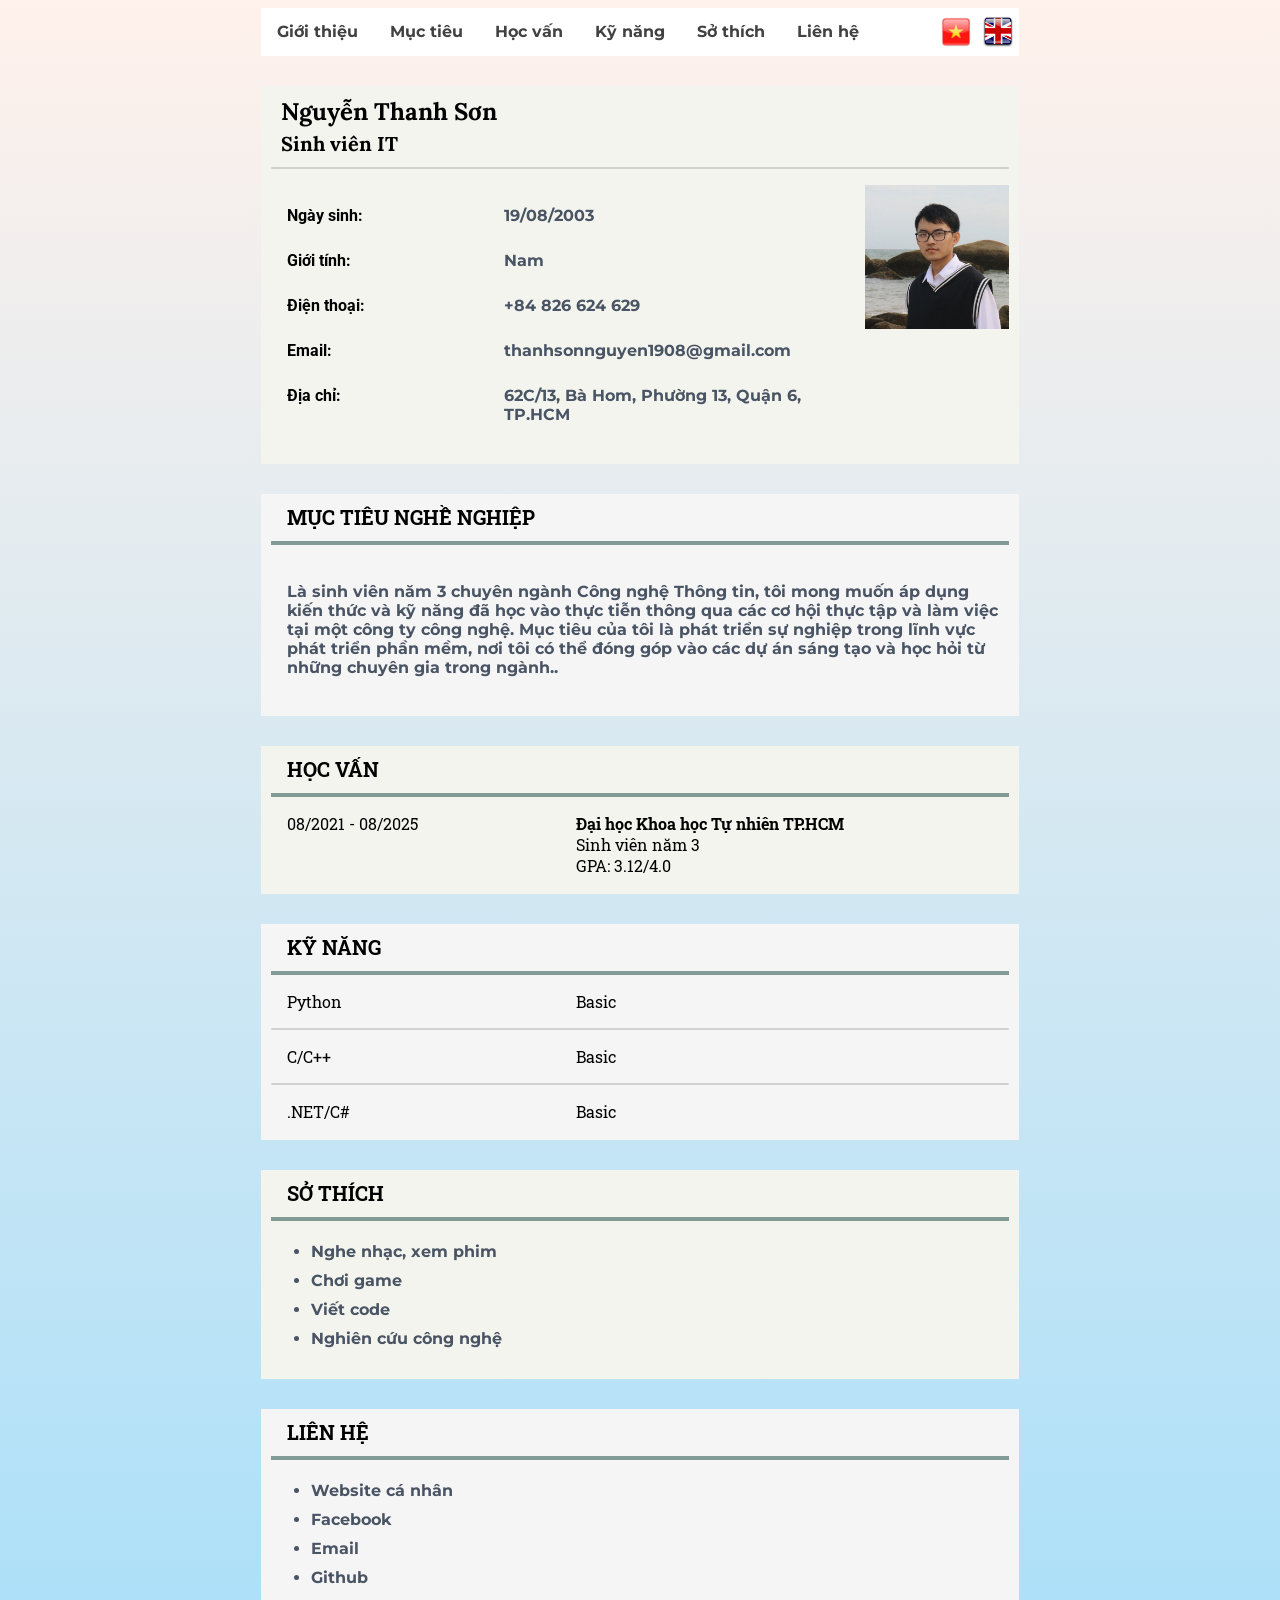
==== index.html @ fe62ea60 "Update HTML" ====
<!DOCTYPE html>
<html lang="vi">
  <head>
    <meta charset="UTF-8" />
    <meta name="viewport" content="width=device-width, initial-scale=1.0" />

    <meta property="og:title" content="Son's Biography">
    <meta property="og:url" content="https://n2ts-dolphin.github.io/dolphin-bio.github.io/">
    <meta property="og:image" content="https://n2ts-dolphin.github.io/dolphin-bio.github.io/image/avatar.jpg" />
    <meta property="og:type" content="website" />

    <link rel="stylesheet" href="./css/style.css" />
    <title data_key="page_title">Giới thiệu bản thân</title>
  </head>
  <body>
    <div class="container">
      <div id="topnav">
        <a data_key="information" href="#information">Giới thiệu</a>
        <a data_key="aims" href="#aims">Mục tiêu</a>
        <a data_key="studies" href="#studies">Học vấn</a>
        <a data_key="skills" href="#skills">Kỹ năng</a>
        <a data_key="hobbies" href="#hobbies">Sở thích</a>
        <a data_key="contact" href="#contact">Liên hệ</a>

        <div id="topnav-right">
          <img class="flag" src="./image/vietnam.jpg" alt="Vietnamese" onclick="changeLanguage('vi')">
          <img class="flag" src="./image/english.png" alt="English" onclick="changeLanguage('en')">
        </div>
      </div>

      <section class="container-items" id="information">
        <h1 data_key="name" class="heading">Nguyễn Thanh Sơn</h1>
        <h3 data_key="title" class="subheading">Sinh viên IT</h3>
        <hr class="line"/>
        <div class="row">
          <div class="col-1">
            <p data_key="dob_label" class="title" >Ngày sinh:</p>
            <p data_key="gender_label" class="title" >Giới tính:</p>
            <p data_key="phone_label" class="title" >Điện thoại:</p>
            <p data_key="email_label" class="title" >Email:</p>
            <p data_key="address_label" class="title" >Địa chỉ:</p>
          </div>

          <div class="col-2">
            <p data_key="dob" class="subtitle" >19/08/2003</p>
            <p data_key="gender" class="subtitle" >Nam</p>
            <p data_key="phone" class="subtitle" >+84 826 624 629</p>
            <p data_key="email" class="subtitle" >thanhsonnguyen1908@gmail.com</p>
            <p data_key="address" class="subtitle" >62C/13, Bà Hom, Phường 13, Quận 6, TP.HCM</p>
          </div>

          <div class="col-3"></div>
        </div>
      </section>

      <section class="container-items" id="aims">
        <h3 data_key="aims_title" >MỤC TIÊU NGHỀ NGHIỆP</h3>
        <hr />
        <div class="row">
          <p data_key="aims_description" class="subtitle" >
            Là sinh viên năm 3 chuyên ngành Công nghệ Thông tin, tôi mong muốn áp dụng kiến thức và kỹ năng đã học vào thực tiễn thông qua các cơ hội thực tập và làm việc tại một công ty công nghệ. Mục tiêu của tôi là phát triển sự nghiệp trong lĩnh vực phát triển phần mềm, nơi tôi có thể đóng góp vào các dự án sáng tạo và học hỏi từ những chuyên gia trong ngành..
          </p>
        </div>
      </section>

      <section class="container-items" id="studies">
        <h3 data_key="studies_title" >HỌC VẤN</h3>
        <hr />
        <div class="row">
          <div class="col-40" data_key="studies_duration" >08/2021 - 08/2025</div>
          <div class="col-50">
            <b data_key="studies_institute" >Đại học Khoa học Tự nhiên TP.HCM</b>
            <br data_key="studies_status"  />Sinh viên năm 3 <br data_key="studies_gpa"  />GPA: 3.12/4.0
          </div>
        </div>
      </section>

      <section class="container-items" id="skills">
        <h3 data_key="skills_title" >KỸ NĂNG</h3>
        <hr />
        <div class="row">
          <div data_key="skill_python" class="col-40">Python</div>
          <div data_key="skill_python_level" class="col-50">Basic</div>
        </div>
        <hr class="line" />
        <div class="row">
          <div data_key="skill_c" class="col-40">C/C++</div>
          <div data_key="skill_c_level" class="col-50">Basic</div>
        </div>
        <hr class="line" />
        <div class="row">
          <div data_key="skill_dotnet" class="col-40">.NET/C#</div>
          <div data_key="skill_dotnet_level" class="col-50">Basic</div>
        </div>
      </section>

      <section class="container-items" id="hobbies">
        <h3 data_key="hobbies_title" >SỞ THÍCH</h3>
        <hr />
        <ul>
          <li data_key="hobby_music" class="subtitle">Nghe nhạc, xem phim</li>
          <li data_key="hobby_games" class="subtitle">Chơi game</li>
          <li data_key="hobby_coding" class="subtitle">Viết code</li>
          <li data_key="hobby_research" class="subtitle">Nghiên cứu công nghệ</li>
        </ul>
      </section>

      <section class="container-items" id="contact">
        <h3 data_key="contact_title" >LIÊN HỆ</h3>
        <hr />
        <ul>
          <li class="subtitle">
            <a data_key="contact_website" href="">Website cá nhân</a>
          </li>
          <li class="subtitle">
            <a data_key="contact_facebook" href="https://www.facebook.com/n2ts.a2k3.ndc/" target="_blank">Facebook</a>
          </li>
          <li class="subtitle">
            <a data_key="contact_email" href="mailto:thanhsonnguyen1908@gmail.com" target="_blank">Email</a>
          </li>
          <li class="subtitle">
            <a data_key="contact_github" href="https://github.com/N2TS-Dolphin" target="_blank">Github</a>
          </li>
        </ul>
      </section>
    </div>
  </body>
  <script src="./JS/translate.js"></script>
</html>
---- css/style.css ----
@import url(https://fonts.googleapis.com/css2?family=Poppins:ital,wght@0,300;1,200;1,300&display=swap);
@import url(https://fonts.googleapis.com/css2?family=Alkalami&family=Lora&family=Montserrat:wght@300&family=Roboto+Slab&family=Roboto:wght@300&display=swap);

html {
  scroll-behavior: smooth;
  background: linear-gradient(#fff1eb, #ace0f9);
}

a {
  text-decoration: none;
}

h3 {
  font-size: 20px;
  padding-left: 16px;
  padding-bottom: 3px;
  margin: 0;
  font-family: "Roboto Slab", serif;
}

section {
  margin-top: 30px;
  padding: 10px;
}

.container {
  width: 60%;
  margin: 0 auto;
  border-radius: 10px;
}

.container-items {
  background-color: #f3f4ed;
}

#topnav {
  font-family: Montserrat, sans-serif;
  margin: 0;
  padding: 0;
  background-color: #fff;
  overflow: hidden;
}

#topnav-right{
  float: right;
  display: flex;
  margin: 8px 0;
}

#topnav a {
  float: left;
  color: #414141;
  text-align: center;
  padding: 14px 16px;
  font-size: 16px;
  font-weight: bolder;
}

#topnav a:hover {
  background-color: #ddd;
  color: #000;
}

.flag{
  width: 32px;
  height: 32px;
  margin: 0 5px;
  cursor: pointer;
}

.heading,
.subheading {
  font-weight: bold;
  padding-left: 10px;
  font-family: Lora, serif;
}

.heading {
  font-size: 24px;
  margin: 0;
  padding: 0 10 0 0;
}
.subheading {
  font-size: 20px;
  padding-top: 0;
  margin-top: 4px;
}

.row {
  max-height: 370px;
  display: flex;
  margin-left: 16px;
  padding-top: 8px;
  padding-bottom: 8px;
}

.col-40,
.col-50 {
  width: 40%;
  padding-bottom: 0;
  margin-bottom: 0;
  font-family: "Roboto Slab", serif;
}

.col-40 {
  font-size: 16;
}

.title {
  font-family: "Times New Roman", Times, serif;
  font-weight: 700;
}

.col-1 {
  width: 30%;
  padding-bottom: 20px;
}
.col-2 {
  width: 50%;
}

.col-3 {
  width: 20%;
  background-image: url(../image/avatar.jpg);
  background-repeat: no-repeat;
  background-size: contain;
}

.line {
  border: 1px solid rgba(0, 0, 0, 0.15);
  border-radius: 2px;
}

.subtitle,
.subtitle a {
  font-weight: 700;
  font-family: Montserrat, sans-serif;
  color: #495464;
  padding-top: 5px;
  padding-bottom: 5px;
}

.subtitle,
.title {
  padding-top: 5px;
  padding-bottom: 5px;
}

.title {
  font-family: Roboto, Helvetica, sans-serif;
  font-weight: 700;
}

#hobbies,
#information,
#studies {
  background-color: #f3f4ed;
}
#contact,
#aims,
#skills {
  background-color: #f6f5f5;
}

hr{
  border: 2px solid #839b97;
}
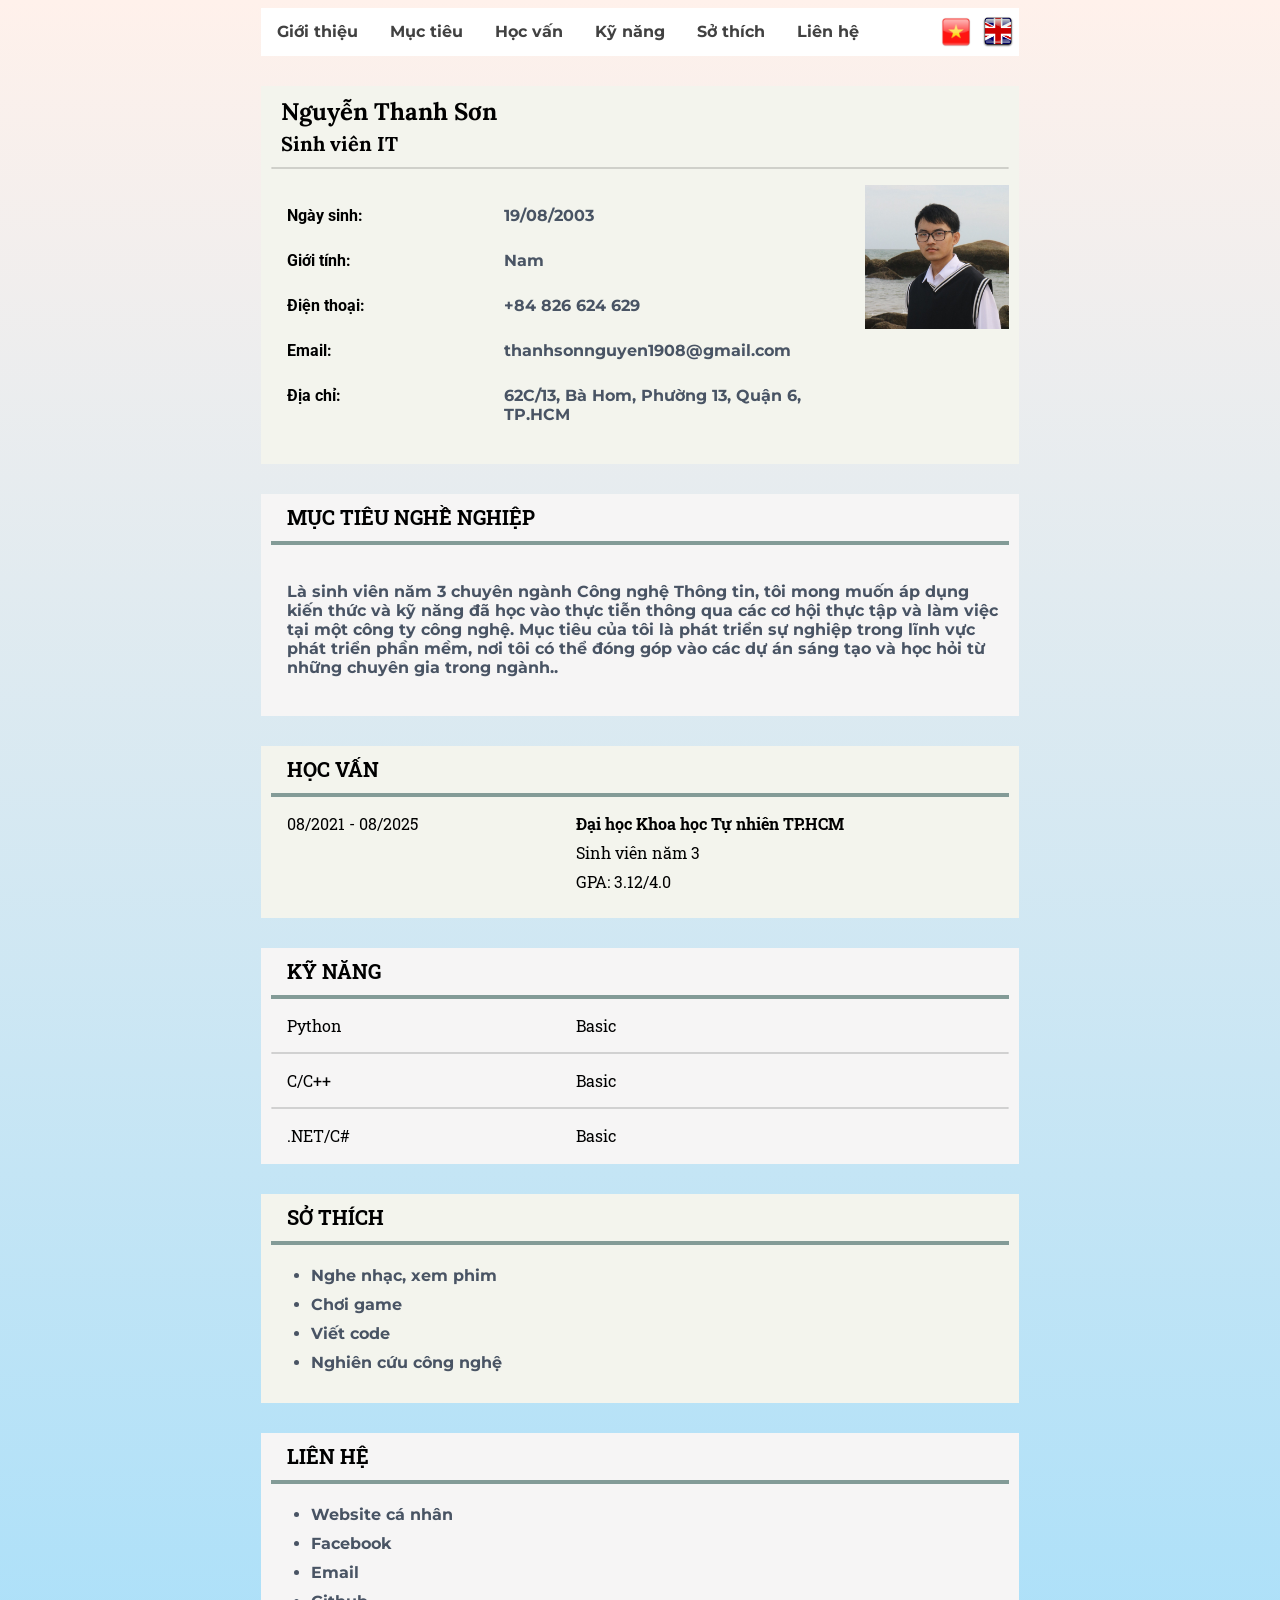
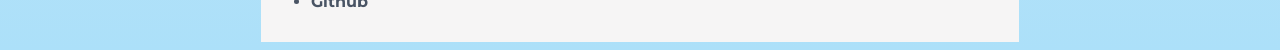
==== commit be4702c8: "Update HTML" ====
--- a/index.html
+++ b/index.html
@@ -70,7 +70,8 @@
           <div class="col-40" data_key="studies_duration" >08/2021 - 08/2025</div>
           <div class="col-50">
             <b data_key="studies_institute" >Đại học Khoa học Tự nhiên TP.HCM</b>
-            <br data_key="studies_status"  />Sinh viên năm 3 <br data_key="studies_gpa"  />GPA: 3.12/4.0
+            <p data_key="studies_status">Sinh viên năm 3 </p>
+            <p data_key="studies_gpa">GPA: 3.12/4.0 </p>
           </div>
         </div>
       </section>
--- a/css/style.css
+++ b/css/style.css
@@ -102,6 +102,10 @@
   font-family: "Roboto Slab", serif;
 }
 
+.col-50 p{
+  margin: 8px 0px;
+}
+
 .col-40 {
   font-size: 16;
 }
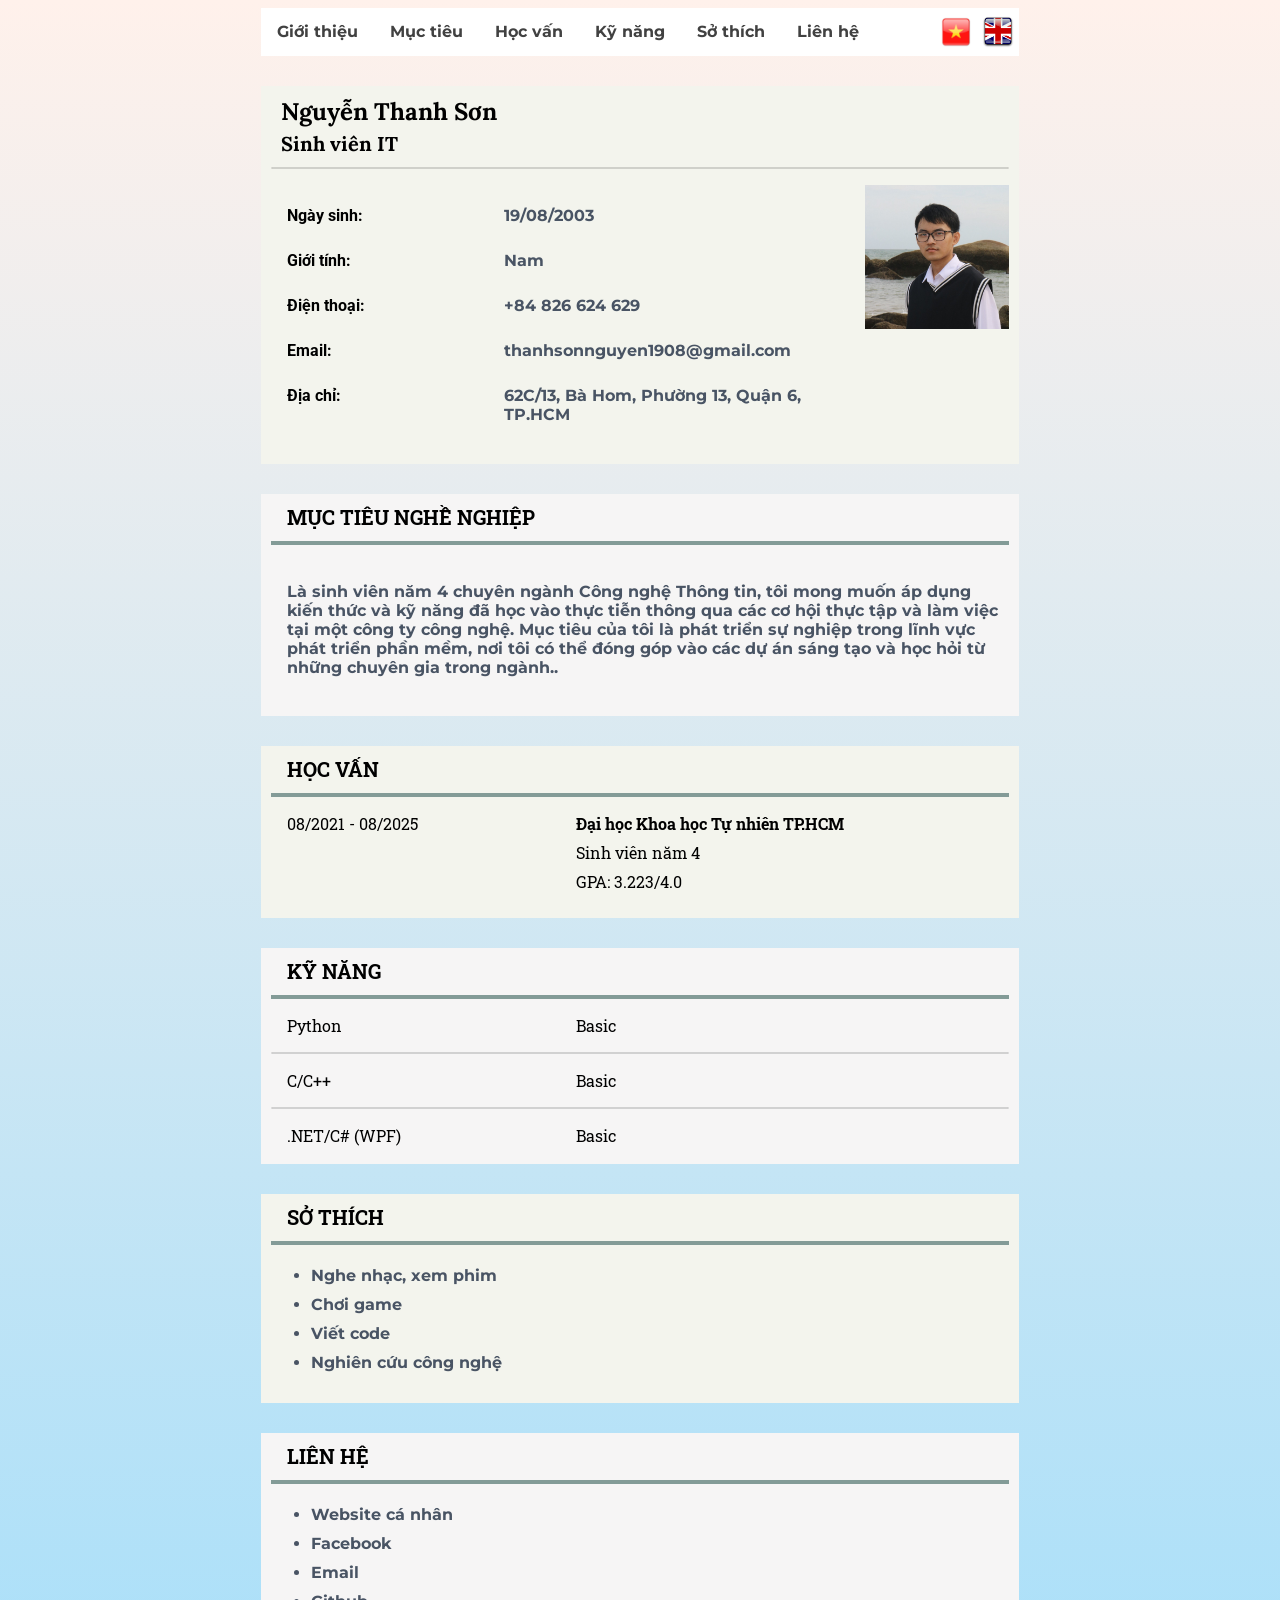
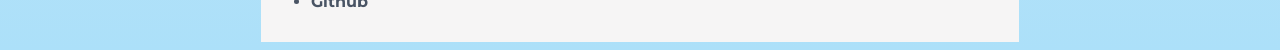
==== commit 22b2b947: "Update index.html" ====
--- a/index.html
+++ b/index.html
@@ -58,7 +58,7 @@
         <hr />
         <div class="row">
           <p data_key="aims_description" class="subtitle" >
-            Là sinh viên năm 3 chuyên ngành Công nghệ Thông tin, tôi mong muốn áp dụng kiến thức và kỹ năng đã học vào thực tiễn thông qua các cơ hội thực tập và làm việc tại một công ty công nghệ. Mục tiêu của tôi là phát triển sự nghiệp trong lĩnh vực phát triển phần mềm, nơi tôi có thể đóng góp vào các dự án sáng tạo và học hỏi từ những chuyên gia trong ngành..
+            Là sinh viên năm 4 chuyên ngành Công nghệ Thông tin, tôi mong muốn áp dụng kiến thức và kỹ năng đã học vào thực tiễn thông qua các cơ hội thực tập và làm việc tại một công ty công nghệ. Mục tiêu của tôi là phát triển sự nghiệp trong lĩnh vực phát triển phần mềm, nơi tôi có thể đóng góp vào các dự án sáng tạo và học hỏi từ những chuyên gia trong ngành..
           </p>
         </div>
       </section>
@@ -70,8 +70,8 @@
           <div class="col-40" data_key="studies_duration" >08/2021 - 08/2025</div>
           <div class="col-50">
             <b data_key="studies_institute" >Đại học Khoa học Tự nhiên TP.HCM</b>
-            <p data_key="studies_status">Sinh viên năm 3 </p>
-            <p data_key="studies_gpa">GPA: 3.12/4.0 </p>
+            <p data_key="studies_status">Sinh viên năm 4 </p>
+            <p data_key="studies_gpa">GPA: 3.223/4.0 </p>
           </div>
         </div>
       </section>
@@ -90,7 +90,7 @@
         </div>
         <hr class="line" />
         <div class="row">
-          <div data_key="skill_dotnet" class="col-40">.NET/C#</div>
+          <div data_key="skill_dotnet" class="col-40">.NET/C# (WPF)</div>
           <div data_key="skill_dotnet_level" class="col-50">Basic</div>
         </div>
       </section>
@@ -114,13 +114,13 @@
             <a data_key="contact_website" href="">Website cá nhân</a>
           </li>
           <li class="subtitle">
-            <a data_key="contact_facebook" href="https://www.facebook.com/n2ts.a2k3.ndc/" target="_blank">Facebook</a>
+            <a data_key="contact_facebook" href="https://www.facebook.com/dolphin190803/" target="_blank">Facebook</a>
           </li>
           <li class="subtitle">
             <a data_key="contact_email" href="mailto:thanhsonnguyen1908@gmail.com" target="_blank">Email</a>
           </li>
           <li class="subtitle">
-            <a data_key="contact_github" href="https://github.com/N2TS-Dolphin" target="_blank">Github</a>
+            <a data_key="contact_github" href="https://github.com/Dolphin1908" target="_blank">Github</a>
           </li>
         </ul>
       </section>
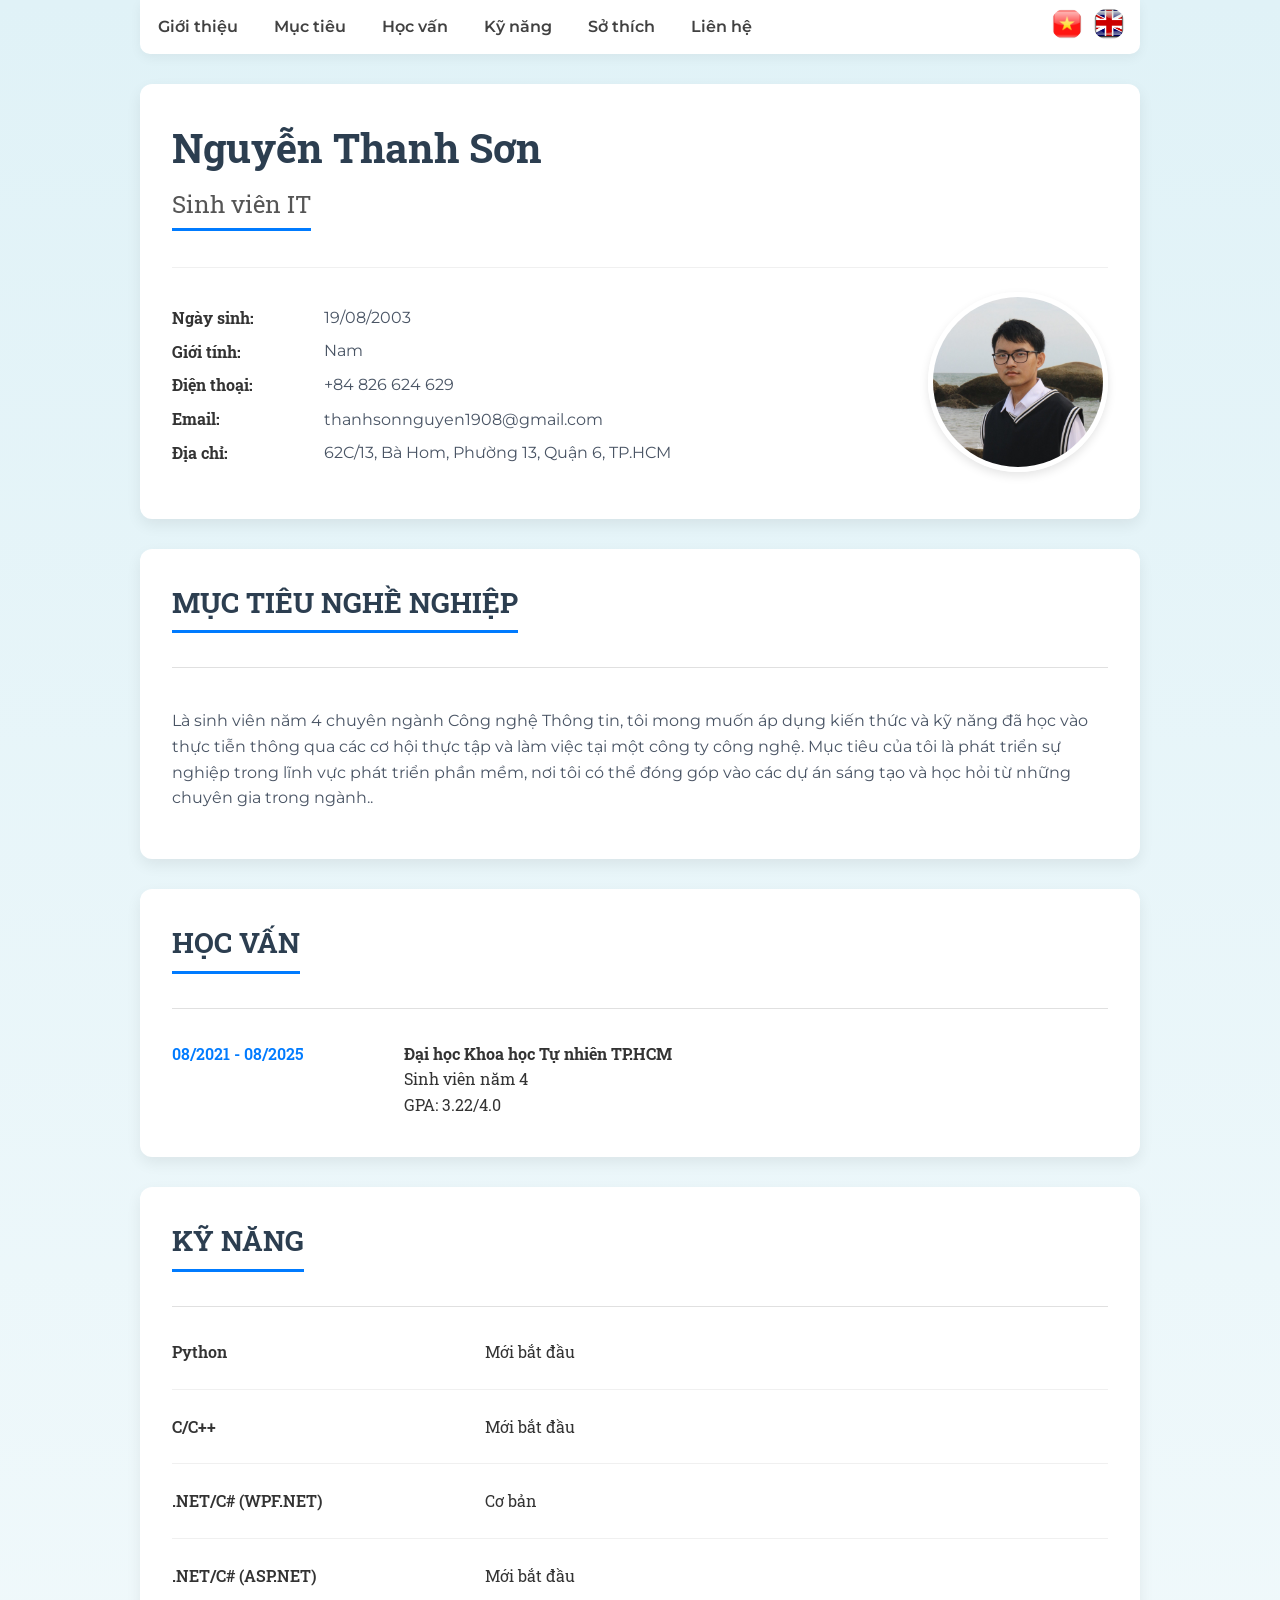
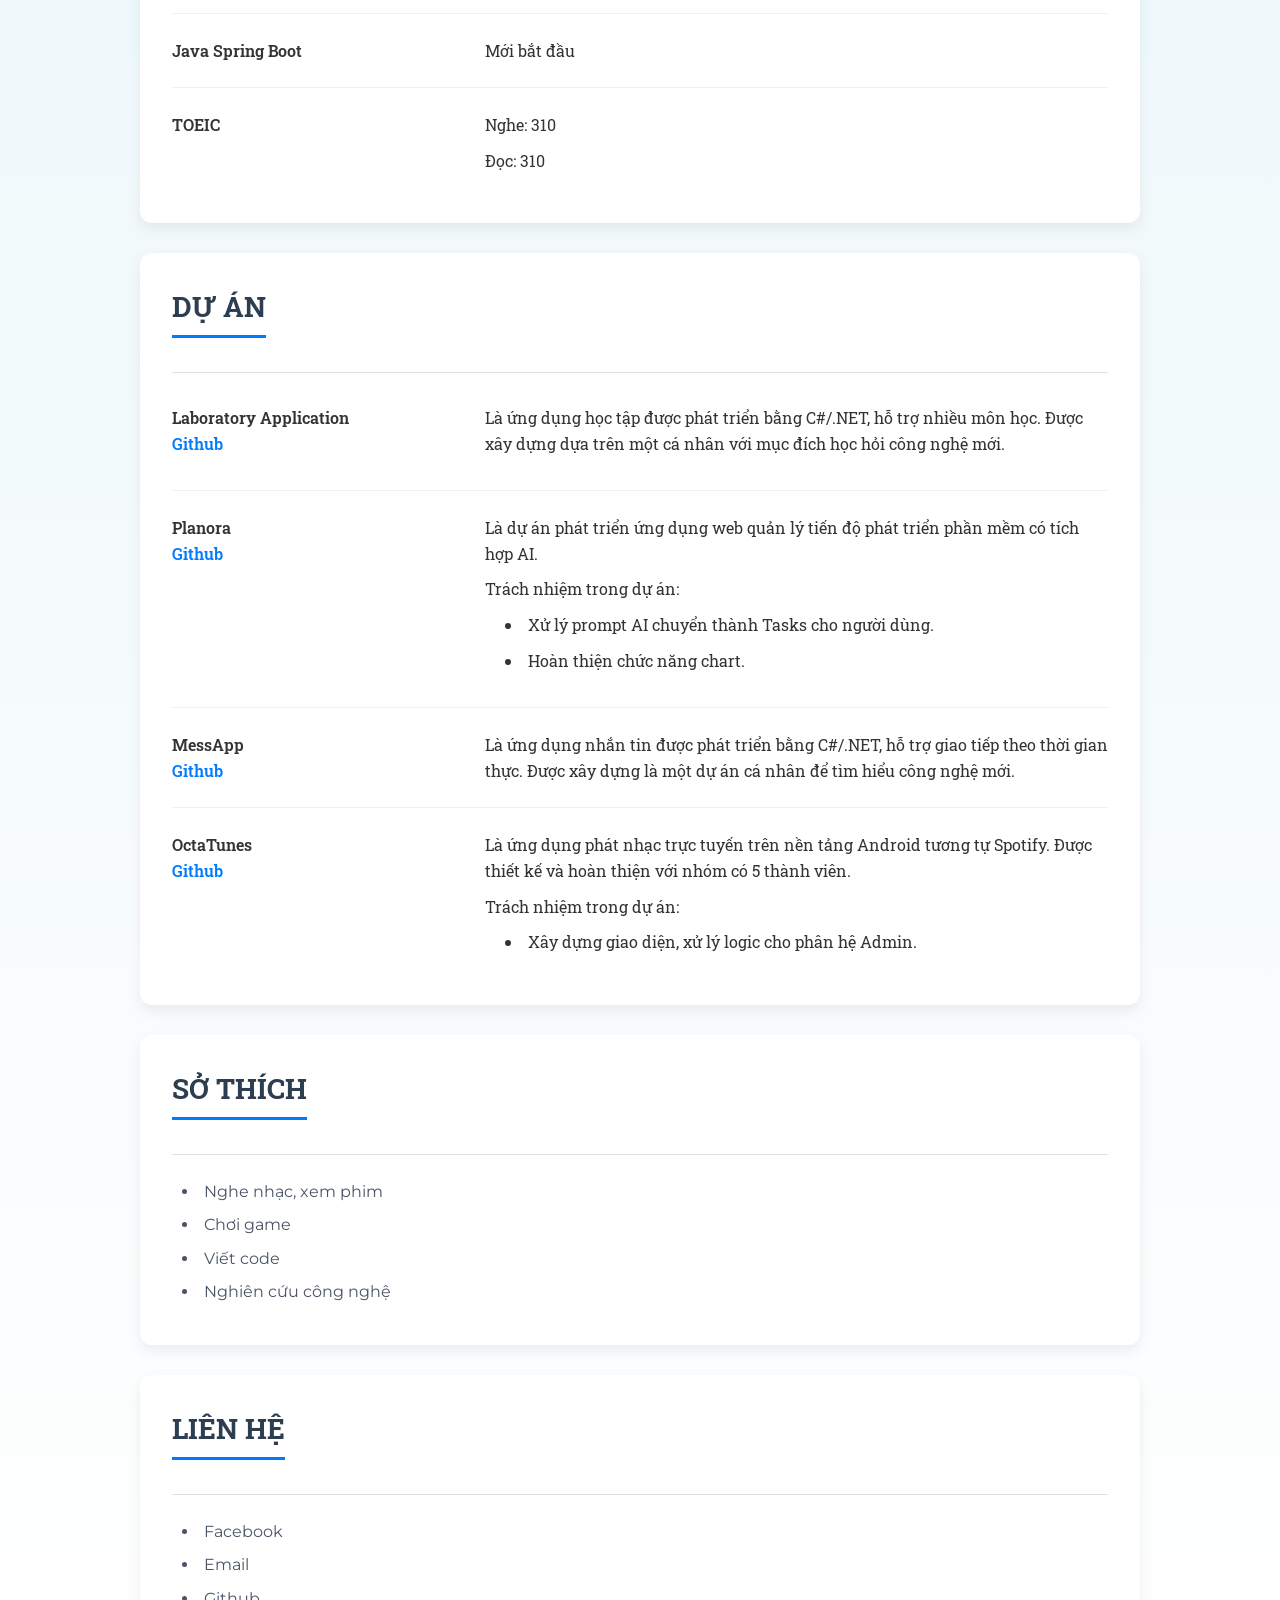
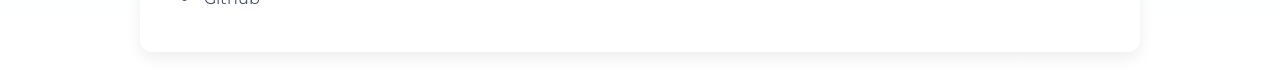
==== commit 0f364bd6: "Update information for portfolio" ====
--- a/index.html
+++ b/index.html
@@ -45,11 +45,12 @@
             <p data_key="dob" class="subtitle" >19/08/2003</p>
             <p data_key="gender" class="subtitle" >Nam</p>
             <p data_key="phone" class="subtitle" >+84 826 624 629</p>
-            <p data_key="email" class="subtitle" >thanhsonnguyen1908@gmail.com</p>
+            <a data_key="email" class="subtitle" href="mailto:thanhsonnguyen1908@gmail.com">thanhsonnguyen1908@gmail.com</a>
             <p data_key="address" class="subtitle" >62C/13, Bà Hom, Phường 13, Quận 6, TP.HCM</p>
           </div>
 
-          <div class="col-3"></div>
+          <div class="col-3">
+            <img src="./image/avatar.jpg" alt="Avatar của Nguyễn Thanh Sơn" class="avatar-image" />
         </div>
       </section>
 
@@ -71,7 +72,7 @@
           <div class="col-50">
             <b data_key="studies_institute" >Đại học Khoa học Tự nhiên TP.HCM</b>
             <p data_key="studies_status">Sinh viên năm 4 </p>
-            <p data_key="studies_gpa">GPA: 3.223/4.0 </p>
+            <p data_key="studies_gpa">GPA: 3.22/4.0 </p>
           </div>
         </div>
       </section>
@@ -81,17 +82,85 @@
         <hr />
         <div class="row">
           <div data_key="skill_python" class="col-40">Python</div>
-          <div data_key="skill_python_level" class="col-50">Basic</div>
+          <div data_key="skill_python_level" class="col-50">Mới bắt đầu</div>
         </div>
         <hr class="line" />
         <div class="row">
           <div data_key="skill_c" class="col-40">C/C++</div>
-          <div data_key="skill_c_level" class="col-50">Basic</div>
+          <div data_key="skill_c_level" class="col-50">Mới bắt đầu</div>
         </div>
         <hr class="line" />
         <div class="row">
-          <div data_key="skill_dotnet" class="col-40">.NET/C# (WPF)</div>
-          <div data_key="skill_dotnet_level" class="col-50">Basic</div>
+          <div data_key="skill_wpf" class="col-40">.NET/C# (WPF.NET)</div>
+          <div data_key="skill_wpf_level" class="col-50">Cơ bản</div>
+        </div>
+        <hr class="line" />
+        <div class="row">
+          <div data_key="skill_asp" class="col-40">.NET/C# (ASP.NET)</div>
+          <div data_key="skill_asp_level" class="col-50">Mới bắt đầu</div>
+        </div>
+        <hr class="line" />
+        <div class="row">
+          <div data_key="skill_jsp" class="col-40">Java Spring Boot</div>
+          <div data_key="skill_jsp_level" class="col-50">Mới bắt đầu</div>
+        </div>
+        <hr class="line" />
+        <div class="row">
+          <div data_key="skill_toeic" class="col-40">TOEIC</div>
+          <div data_key="skill_toeic_level" class="col-50">
+            <p data_key="skill_toeic_listening">Nghe: 310</p>
+            <p data_key="skill_toeic_reading">Đọc: 310</p>
+          </div>
+        </div>
+      </section>
+
+      <section class="container-items" id="projects">
+        <h3 data_key="projects_title" >DỰ ÁN</h3>
+        <hr />
+        <div class="row">
+          <div data_key="laboratory_application_project_name" class="col-40">
+            <p data_key="laboratory_application_project_name_1">Laboratory Application</p>
+            <a data_key="laboratory_application_project_link" href="https://github.com/Dolphin1908/LaboratoryApp" target="_blank">Github</a>
+          </div>
+          <div data_key="laboratory_application_project_description" class="col-50">
+            <p data_key="laboratory_application_project_description_1">Là ứng dụng học tập được phát triển bằng C#/.NET, hỗ trợ nhiều môn học. Được xây dựng dựa trên một cá nhân với mục đích học hỏi công nghệ mới.</p>
+          </div>
+        </div>
+        <hr class="line" />
+        <div class="row">
+          <div data_key="project_2_name" class="col-40">
+            <p data_key="project_2_name_1">Planora</p>
+            <a data_key="project_2_link" href="https://github.com/BaOfBu/planora" target="_blank">Github</a>
+          </div>
+          <div data_key="project_2_description" class="col-50">
+            <p data_key="project_2_description_1">Là dự án phát triển ứng dụng web quản lý tiến độ phát triển phần mềm có tích hợp AI.</p>
+            <p data_key="project_2_description_1">Trách nhiệm trong dự án:</p>
+            <ul>
+              <li data_key="project_2_description_1_item_1">Xử lý prompt AI chuyển thành Tasks cho người dùng.</li>
+              <li data_key="project_2_description_1_item_2">Hoàn thiện chức năng chart.</li>
+          </div>
+        </div>
+        <hr class="line" />
+        <div class="row">
+          <div data_key="project_3_name" class="col-40">
+            <p data_key="project_3_name_1">MessApp</p>
+            <a data_key="project_3_link" href="https://github.com/Dolphin1908/MessApp" target="_blank">Github</a>
+          </div>
+          <div data_key="project_3_description" class="col-50">Là ứng dụng nhắn tin được phát triển bằng C#/.NET, hỗ trợ giao tiếp theo thời gian thực. Được xây dựng là một dự án cá nhân để tìm hiểu công nghệ mới.</div>
+        </div>
+        <hr class="line" />
+        <div class="row">
+          <div data_key="project_4_name" class="col-40">
+            <p data_key="project_4_name_1">OctaTunes</p>
+            <a data_key="project_4_link" href="https://github.com/BaOfBu/OctaTunes" target="_blank">Github</a>
+          </div>
+          <div data_key="project_4_description" class="col-50">
+            <p data_key="project_4_description_1">Là ứng dụng phát nhạc trực tuyến trên nền tảng Android tương tự Spotify. Được thiết kế và hoàn thiện với nhóm có 5 thành viên.</p>
+            <p data_key="project_4_description_2">Trách nhiệm trong dự án:</p>
+            <ul>
+              <li data_key="project_4_description_2_item_1">Xây dựng giao diện, xử lý logic cho phân hệ Admin.</li>
+            </ul>
+          </div>
         </div>
       </section>
 
@@ -111,9 +180,6 @@
         <hr />
         <ul>
           <li class="subtitle">
-            <a data_key="contact_website" href="">Website cá nhân</a>
-          </li>
-          <li class="subtitle">
             <a data_key="contact_facebook" href="https://www.facebook.com/dolphin190803/" target="_blank">Facebook</a>
           </li>
           <li class="subtitle">
--- a/css/style.css
+++ b/css/style.css
@@ -1,171 +1,322 @@
-@import url(https://fonts.googleapis.com/css2?family=Poppins:ital,wght@0,300;1,200;1,300&display=swap);
-@import url(https://fonts.googleapis.com/css2?family=Alkalami&family=Lora&family=Montserrat:wght@300&family=Roboto+Slab&family=Roboto:wght@300&display=swap);
+/* ----- 1. IMPORT FONTS HIỆN ĐẠI ----- */
+/* Chúng ta sẽ đơn giản hóa, chỉ dùng Poppins cho tiêu đề và Roboto cho nội dung */
+@import url('https://fonts.googleapis.com/css2?family=Poppins:wght@400;600;700&family=Roboto:wght@400;500&display=swap');
+@import url('https://fonts.googleapis.com/css2?family=Poppins:ital,wght@0,300;1,200;1,300&display=swap');
+@import url('https://fonts.googleapis.com/css2?family=Alkalami&family=Lora&family=Montserrat:wght@300&family=Roboto+Slab&family=Roboto:wght@300&display=swap');
+
+/* ----- 2. THIẾT LẬP CƠ BẢN (GLOBAL RESET) ----- */
+* {
+ margin: 0;
+ padding: 0;
+ box-sizing: border-box; /* Giúp việc quản lý padding và border dễ dàng hơn */
+}
 
 html {
-  scroll-behavior: smooth;
-  background: linear-gradient(#fff1eb, #ace0f9);
+ scroll-behavior: smooth; /* Giữ lại hiệu ứng cuộn mượt */
+}
+
+body {
+ background: linear-gradient(to bottom, #e0f2f7, #ffffff);
+ font-family: "Roboto Slab", serif;
+ color: #333;
+ line-height: 1.6;
 }
 
 a {
-  text-decoration: none;
+ text-decoration: none;
+ color: #007bff; /* Màu link xanh dương dễ nhận biết */
+ transition: color 0.3s ease; /* Hiệu ứng hover mượt */
+}
+
+a:hover {
+ color: #0056b3;
+}
+
+/* ----- 3. BỐ CỤC CHÍNH (CONTAINER) ----- */
+.container {
+ /* Bỏ 'width: 60%', dùng 'max-width' để responsive tốt hơn */
+ max-width: 1000px; 
+ width: 90%; /* Có khoảng hở 2 bên trên di động */
+ margin: 0 auto;
+ padding-bottom: 30px; /* Thêm khoảng đệm ở dưới cùng */
+}
+
+/* ----- 4. THANH ĐIỀU HƯỚNG (TOPNAV) ----- */
+#topnav {
+ font-family: Montserrat, sans-serif;
+ background-color: #ffffff;
+ overflow: hidden;
+ border-radius: 0 0 10px 10px; /* Bo góc dưới */
+ box-shadow: 0 4px 12px rgba(0, 0, 0, 0.05); /* Đổ bóng nhẹ */
+ position: sticky; /* !!! Hiệu ứng dính trên cùng khi cuộn !!! */
+ top: 0;
+ z-index: 1000;
+ margin-bottom: 30px; /* Tạo khoảng cách với nội dung bên dưới */
+}
+
+#topnav a {
+ float: left;
+ color: #414141;
+ text-align: center;
+ padding: 14px 18px;
+ font-size: 16px;
+ font-weight: 600; /* Đậm vừa phải */
+}
+
+#topnav a:hover {
+ background-color: #f4f7f6; /* Đổi màu nền khi hover */
+ color: #007bff;
+}
+
+#topnav-right {
+ float: right;
+ display: flex;
+ margin: 8px 10px; /* Căn chỉnh lại cờ */
+}
+
+.flag {
+ width: 32px;
+ height: 32px;
+ margin: 0 5px;
+ cursor: pointer;
+ border-radius: 50%; /* Bo tròn cờ cho đẹp hơn */
+ transition: transform 0.3s ease;
+}
+
+.flag:hover {
+ transform: scale(1.1); /* Phóng to nhẹ khi hover */
+}
+
+/* ----- 5. THIẾT KẾ DẠNG "THẺ" (CARD) ----- */
+/* Đây là thay đổi lớn nhất. Mỗi section sẽ là 1 "thẻ" trắng */
+.container-items {
+ background-color: #ffffff;
+ border-radius: 12px; /* Bo góc nhiều hơn */
+ box-shadow: 0 6px 15px rgba(0, 0, 0, 0.07); /* Đổ bóng rõ hơn */
+ padding: 2rem; /* Dùng 'rem' cho khoảng cách co giãn tốt */
+ margin-top: 30px;
+}
+
+/* Bỏ việc đổi màu xen kẽ, tất cả đều là thẻ trắng cho sạch sẽ */
+#contact,
+#projects,
+#information,
+#studies,
+#aims,
+#skills,
+#hobbies {
+ background-color: #ffffff;
+}
+
+/* ----- 6. TYPOGRAPHY (TIÊU ĐỀ & CHỮ) ----- */
+h1, h3 {
+    font-family: "Roboto Slab", serif;
+    color: #2c3e50; /* Màu xanh đen đậm */
 }
 
 h3 {
-  font-size: 20px;
-  padding-left: 16px;
-  padding-bottom: 3px;
-  margin: 0;
-  font-family: "Roboto Slab", serif;
-}
-
-section {
-  margin-top: 30px;
-  padding: 10px;
-}
-
-.container {
-  width: 60%;
-  margin: 0 auto;
-  border-radius: 10px;
-}
-
-.container-items {
-  background-color: #f3f4ed;
-}
-
-#topnav {
-  font-family: Montserrat, sans-serif;
-  margin: 0;
-  padding: 0;
-  background-color: #fff;
-  overflow: hidden;
-}
-
-#topnav-right{
-  float: right;
-  display: flex;
-  margin: 8px 0;
-}
-
-#topnav a {
-  float: left;
-  color: #414141;
-  text-align: center;
-  padding: 14px 16px;
-  font-size: 16px;
-  font-weight: bolder;
-}
-
-#topnav a:hover {
-  background-color: #ddd;
-  color: #000;
-}
-
-.flag{
-  width: 32px;
-  height: 32px;
-  margin: 0 5px;
-  cursor: pointer;
-}
-
-.heading,
-.subheading {
-  font-weight: bold;
-  padding-left: 10px;
-  font-family: Lora, serif;
-}
-
-.heading {
-  font-size: 24px;
-  margin: 0;
-  padding: 0 10 0 0;
-}
-.subheading {
-  font-size: 20px;
-  padding-top: 0;
-  margin-top: 4px;
-}
-
-.row {
-  max-height: 370px;
-  display: flex;
-  margin-left: 16px;
-  padding-top: 8px;
-  padding-bottom: 8px;
-}
-
-.col-40,
-.col-50 {
-  width: 40%;
-  padding-bottom: 0;
-  margin-bottom: 0;
-  font-family: "Roboto Slab", serif;
-}
-
-.col-50 p{
-  margin: 8px 0px;
-}
-
-.col-40 {
-  font-size: 16;
-}
-
-.title {
-  font-family: "Times New Roman", Times, serif;
-  font-weight: 700;
-}
-
-.col-1 {
-  width: 30%;
-  padding-bottom: 20px;
-}
-.col-2 {
-  width: 50%;
-}
-
-.col-3 {
-  width: 20%;
-  background-image: url(../image/avatar.jpg);
-  background-repeat: no-repeat;
-  background-size: contain;
-}
-
-.line {
-  border: 1px solid rgba(0, 0, 0, 0.15);
-  border-radius: 2px;
+ font-size: 1.75rem; /* 28px */
+ padding-left: 0; /* Bỏ padding cũ */
+ margin-bottom: 10px;
+ border-bottom: 3px solid #007bff; /* Tạo đường gạch chân màu xanh */
+ display: inline-block; /* Để đường gạch chân chỉ dài bằng chữ */
+ padding-bottom: 5px;
+}
+
+.heading { /* Tên "Nguyễn Thanh Sơn" */
+ font-size: 2.5rem; /* 40px */
+ font-weight: 700;
+ margin: 0;
+ padding: 0;
+}
+
+.subheading { /* "Sinh viên IT" */
+ font-size: 1.5rem; /* 24px */
+ font-weight: 400;
+ color: #555;
+ margin-top: 5px;
+ margin-bottom: 20px; /* Thêm khoảng cách trước hàng thông tin */
+}
+
+.title { /* "Ngày sinh:", "Giới tính:"... */
+ font-family: "Roboto Slab", serif;
+ font-weight: 700;
+ color: #333;
+ margin: 8px 0;
 }
 
 .subtitle,
 .subtitle a {
-  font-weight: 700;
-  font-family: Montserrat, sans-serif;
-  color: #495464;
-  padding-top: 5px;
-  padding-bottom: 5px;
-}
-
-.subtitle,
-.title {
-  padding-top: 5px;
-  padding-bottom: 5px;
-}
-
-.title {
-  font-family: Roboto, Helvetica, sans-serif;
-  font-weight: 700;
-}
-
-#hobbies,
-#information,
-#studies {
-  background-color: #f3f4ed;
-}
-#contact,
-#aims,
-#skills {
-  background-color: #f6f5f5;
-}
-
-hr{
-  border: 2px solid #839b97;
+ font-family: Montserrat, sans-serif;
+ font-weight: 400; /* Chữ thường, không cần in đậm */
+ color: #495464;
+ margin: 8px 0;
+}
+
+.subtitle {
+ padding: 0; /* Reset padding cũ */
+}
+
+/* Dùng cho ul/li (Sở thích, Liên hệ) */
+ul {
+ list-style-position: inside;
+ padding-left: 10px;
+}
+ul li {
+ margin-bottom: 10px;
+}
+
+/* ----- 7. THIẾT KẾ LẠI BỐ CỤC (LAYOUT) ----- */
+.row {
+ display: flex; /* !!! Dùng Flexbox cho bố cục hiện đại !!! */
+ flex-wrap: wrap; /* Cho phép xuống hàng trên di động */
+ gap: 2rem; /* Tạo khoảng cách 2rem giữa các cột */
+ margin-left: 0; /* Reset margin cũ */
+ padding-top: 8px;
+ padding-bottom: 8px;
+ width: 100%;
+}
+
+/* Bỏ các class .col-40, .col-50 cũ */
+/* Thay vào đó, chúng ta sẽ định nghĩa lại các .col-1, .col-2, .col-3 */
+
+#information .row {
+ align-items: center; /* Căn giữa các item theo chiều dọc */
+}
+
+.col-1 {
+ flex-basis: 120px; /* Độ rộng cố định cho nhãn */
+ flex-shrink: 0;
+}
+.col-2 {
+ flex: 1; /* Tự động co giãn lấp đầy không gian */
+ min-width: 250px; /* Độ rộng tối thiểu trước khi xuống hàng */
+}
+.col-3 {
+ flex-basis: 180px; /* Cố định độ rộng cho avatar */
+ flex-shrink: 0;
+ text-align: center;
+}
+
+.avatar-image {
+ width: 180px;
+ height: 180px;
+ border-radius: 50%; /* !!! Avatar hình tròn !!! */
+ object-fit: cover; /* Đảm bảo ảnh không bị méo */
+ border: 5px solid #fff;
+ box-shadow: 0 4px 10px rgba(0, 0, 0, 0.1);
+}
+
+/* Bố cục cho Học vấn */
+#studies .col-40 {
+ flex-basis: 150px; /* Cố định độ rộng cho thời gian */
+ font-weight: 600;
+ color: #007bff;
+}
+#studies .col-50 {
+ flex: 1;
+}
+#studies .col-50 p {
+ margin: 0;
+}
+
+/* Bố cục cho Kỹ năng & Dự án */
+/* Chúng ta sẽ tái sử dụng .col-40 và .col-50 nhưng với Flexbox */
+.col-40 {
+ flex-basis: 30%; /* Chiếm 30% */
+ min-width: 200px;
+ font-weight: 600;
+}
+.col-50 {
+ flex: 1; /* Chiếm phần còn lại */
+ min-width: 300px;
+}
+.col-50 p, .col-50 ul {
+ margin: 0 0 10px 0;
+}
+.col-50 ul {
+ padding-left: 20px;
+}
+
+/* Đường kẻ */
+hr {
+ border: 0;
+ height: 1px;
+ background-color: #e0e0e0; /* Màu xám nhạt */
+ margin: 1.5rem 0; /* Tăng khoảng cách */
+}
+.line { /* Đường kẻ mỏng hơn giữa các item */
+ border: 0;
+ height: 1px;
+ background-color: #f0f0f0;
+ margin: 1rem 0;
+}
+
+
+/* ----- 8. RESPONSIVE CHO DI ĐỘNG ----- */
+@media (max-width: 768px) {
+ .container {
+  width: 95%; /* Gần sát mép hơn trên di động */
+ }
+
+ h3 {
+  font-size: 1.5rem; /* 24px */
+ }
+ .heading {
+  font-size: 2rem; /* 32px */
+ }
+ .subheading {
+  font-size: 1.25rem; /* 20px */
+ }
+ 
+ /* Cho các cột trong .row xếp chồng lên nhau */
+ .row {
+  flex-direction: column;
+  gap: 1rem; /* Giảm khoảng cách khi xếp chồng */
+ }
+
+ /* Avatar sẽ đi lên đầu trong phần Thông tin */
+ #information .row {
+  flex-direction: column-reverse; /* Đảo ngược, cho avatar lên trên */
+  align-items: flex-start; /* Căn trái */
+ }
+ .col-3 {
+  text-align: left;
+  margin-bottom: 1rem;
+ }
+ .avatar-image {
+  width: 120px;
+  height: 120px;
+ }
+ .col-1 {
+  flex-basis: auto; /* Bỏ độ rộng cố định */
+  width: 100%;
+ }
+ .col-2 {
+  min-width: auto;
+  width: 100%;
+ }
+ 
+ /* Xếp chồng cho các section khác */
+ .col-40, .col-50 {
+  flex-basis: auto;
+  width: 100%;
+  min-width: auto;
+ }
+ #studies .col-40 {
+  margin-bottom: 5px;
+ }
+
+ /* Điều chỉnh Topnav cho di động */
+ #topnav a {
+  float: none;
+  display: block;
+  text-align: left;
+  padding: 12px 16px;
+ }
+ #topnav-right {
+  float: none;
+  justify-content: flex-start;
+  margin: 8px 16px;
+ }
 }
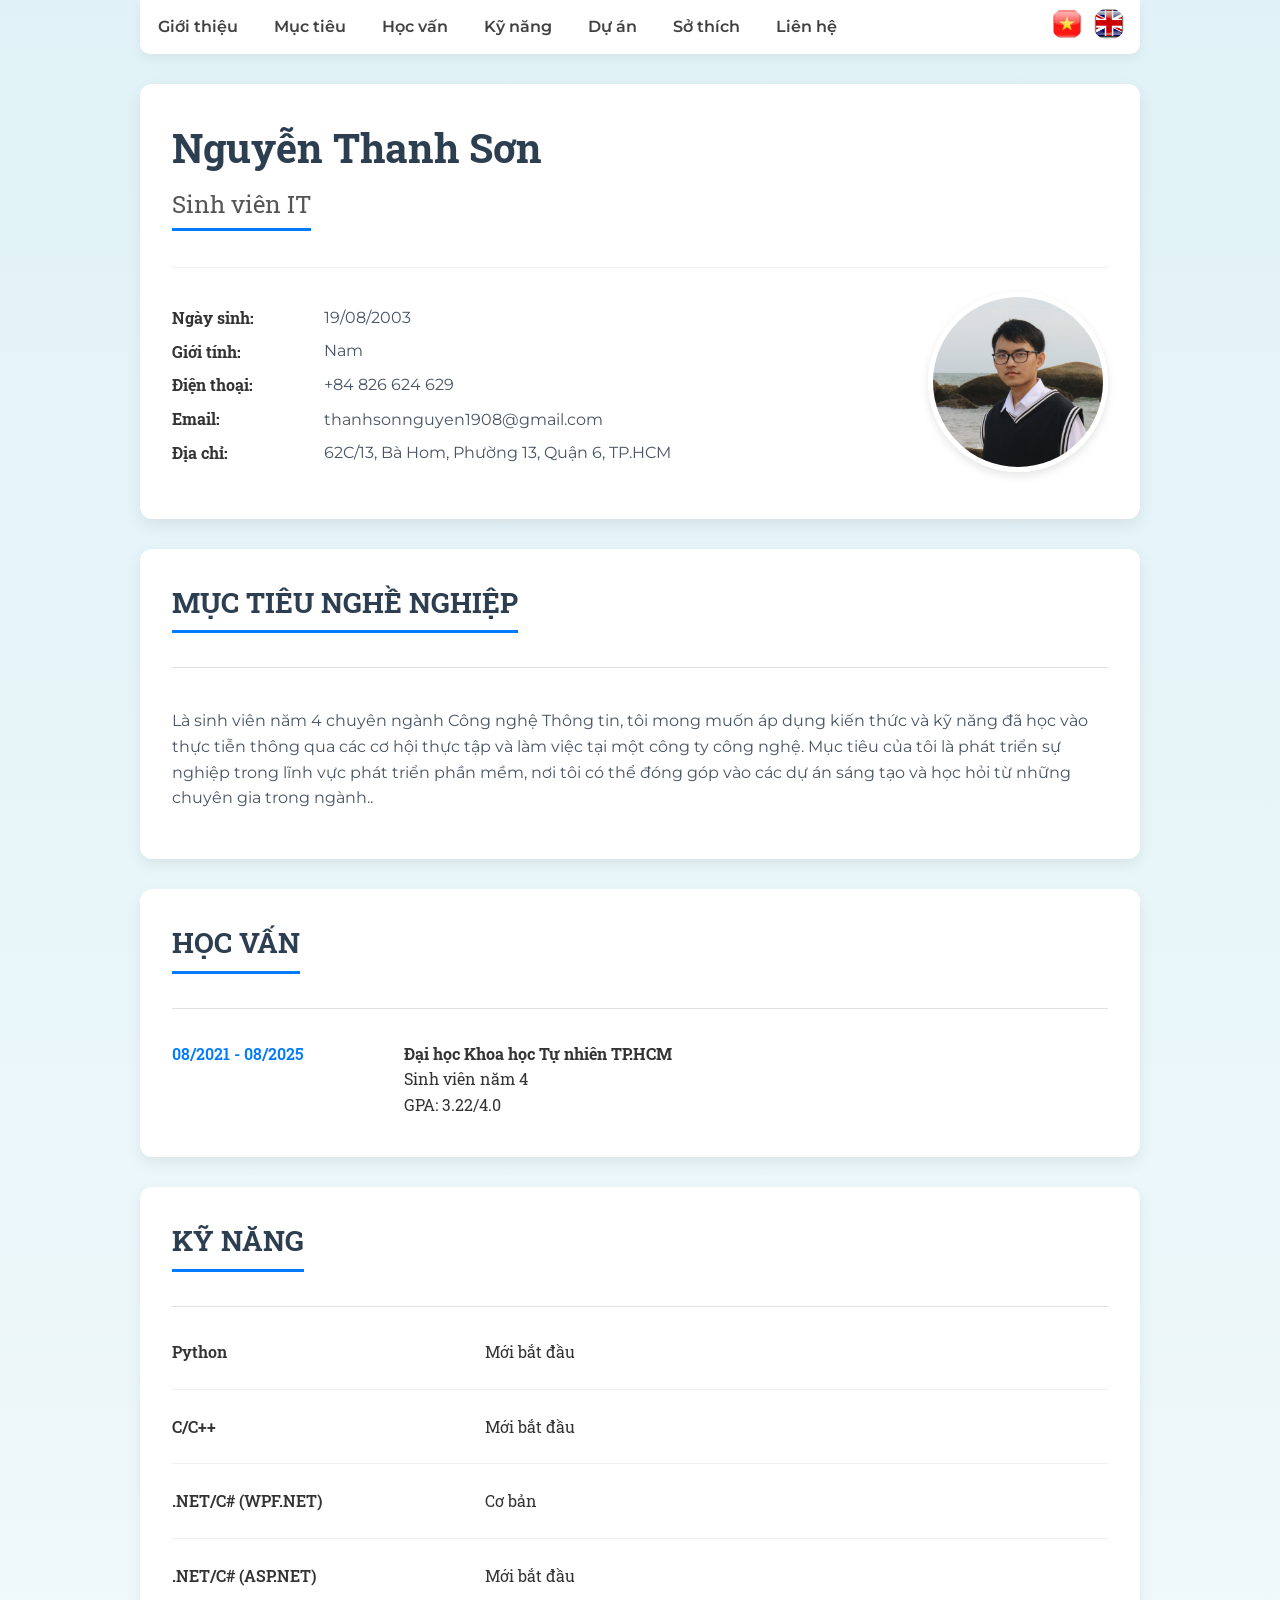
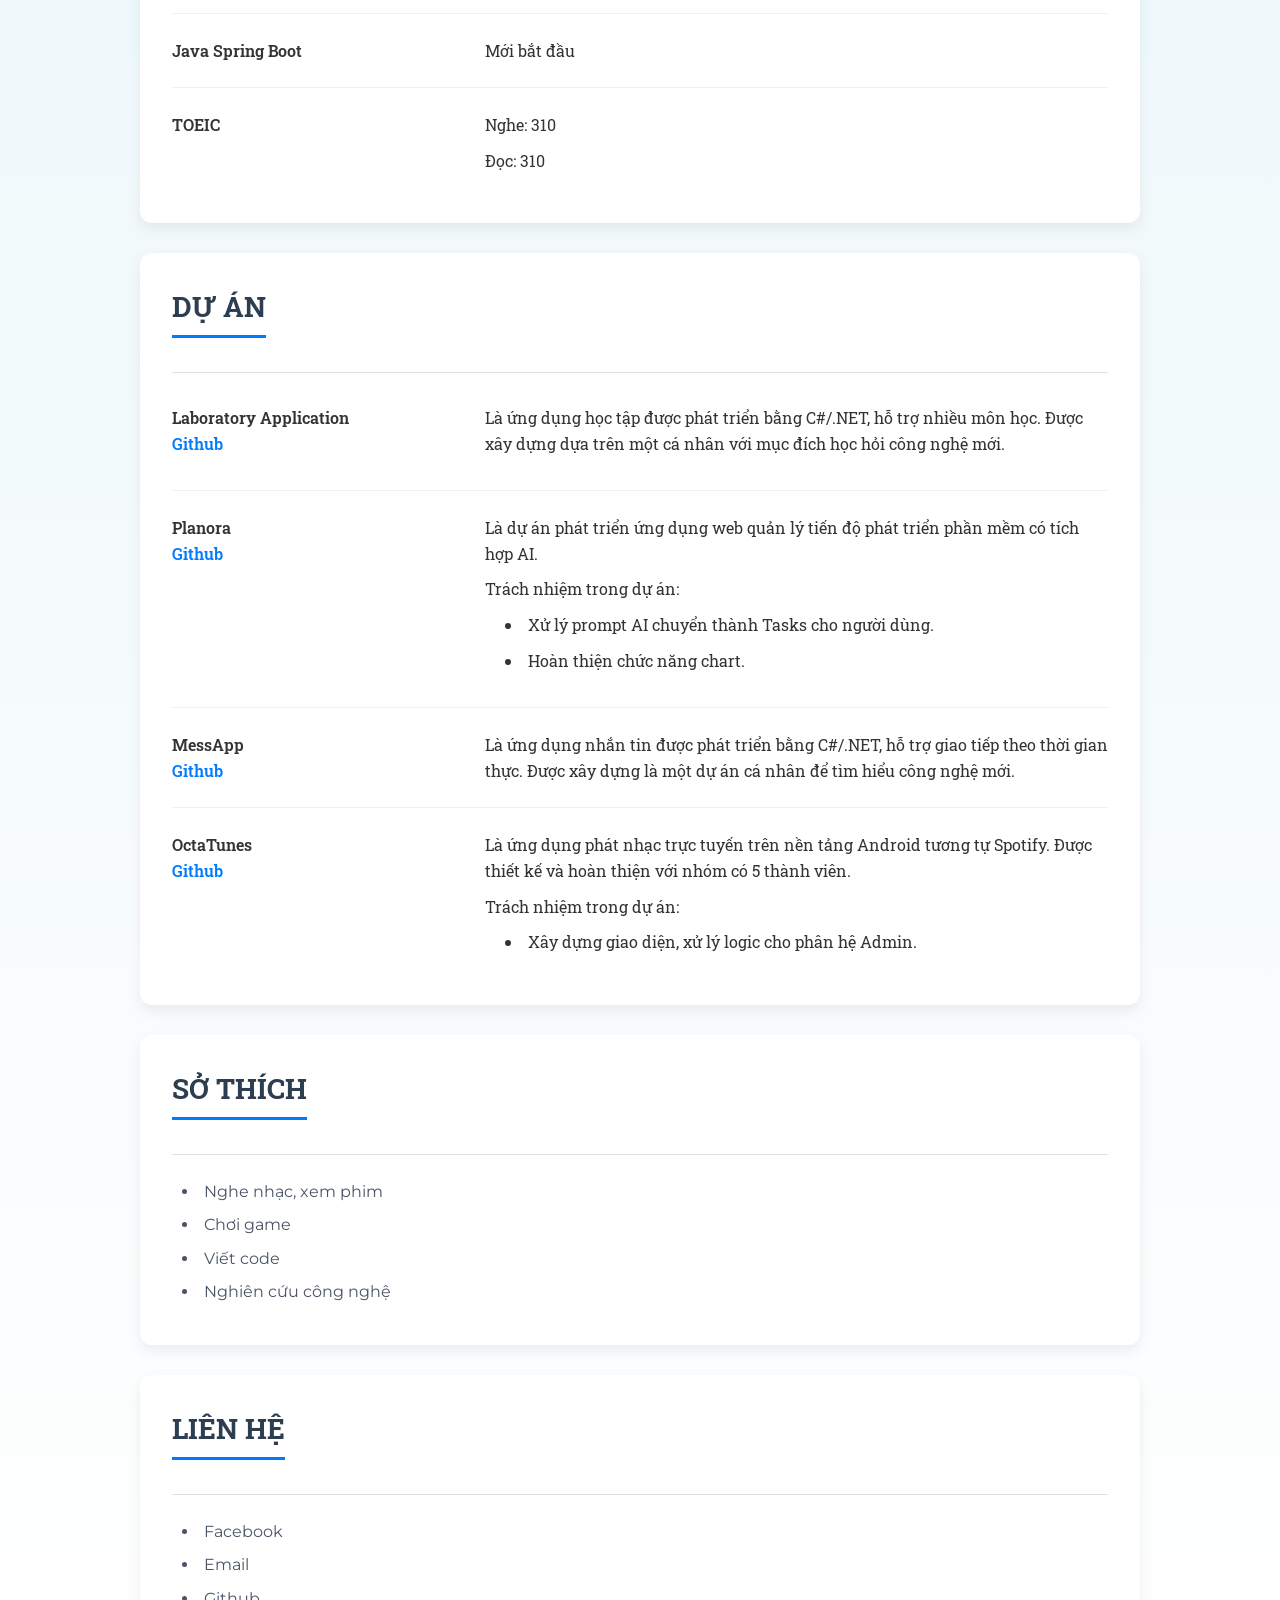
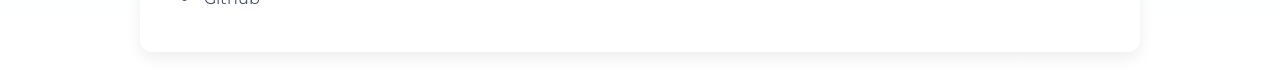
==== commit 3200cbb0: "Update label for portfolio" ====
--- a/index.html
+++ b/index.html
@@ -19,6 +19,7 @@
         <a data_key="aims" href="#aims">Mục tiêu</a>
         <a data_key="studies" href="#studies">Học vấn</a>
         <a data_key="skills" href="#skills">Kỹ năng</a>
+        <a data_key="projects" href="#projects">Dự án</a>
         <a data_key="hobbies" href="#hobbies">Sở thích</a>
         <a data_key="contact" href="#contact">Liên hệ</a>
 
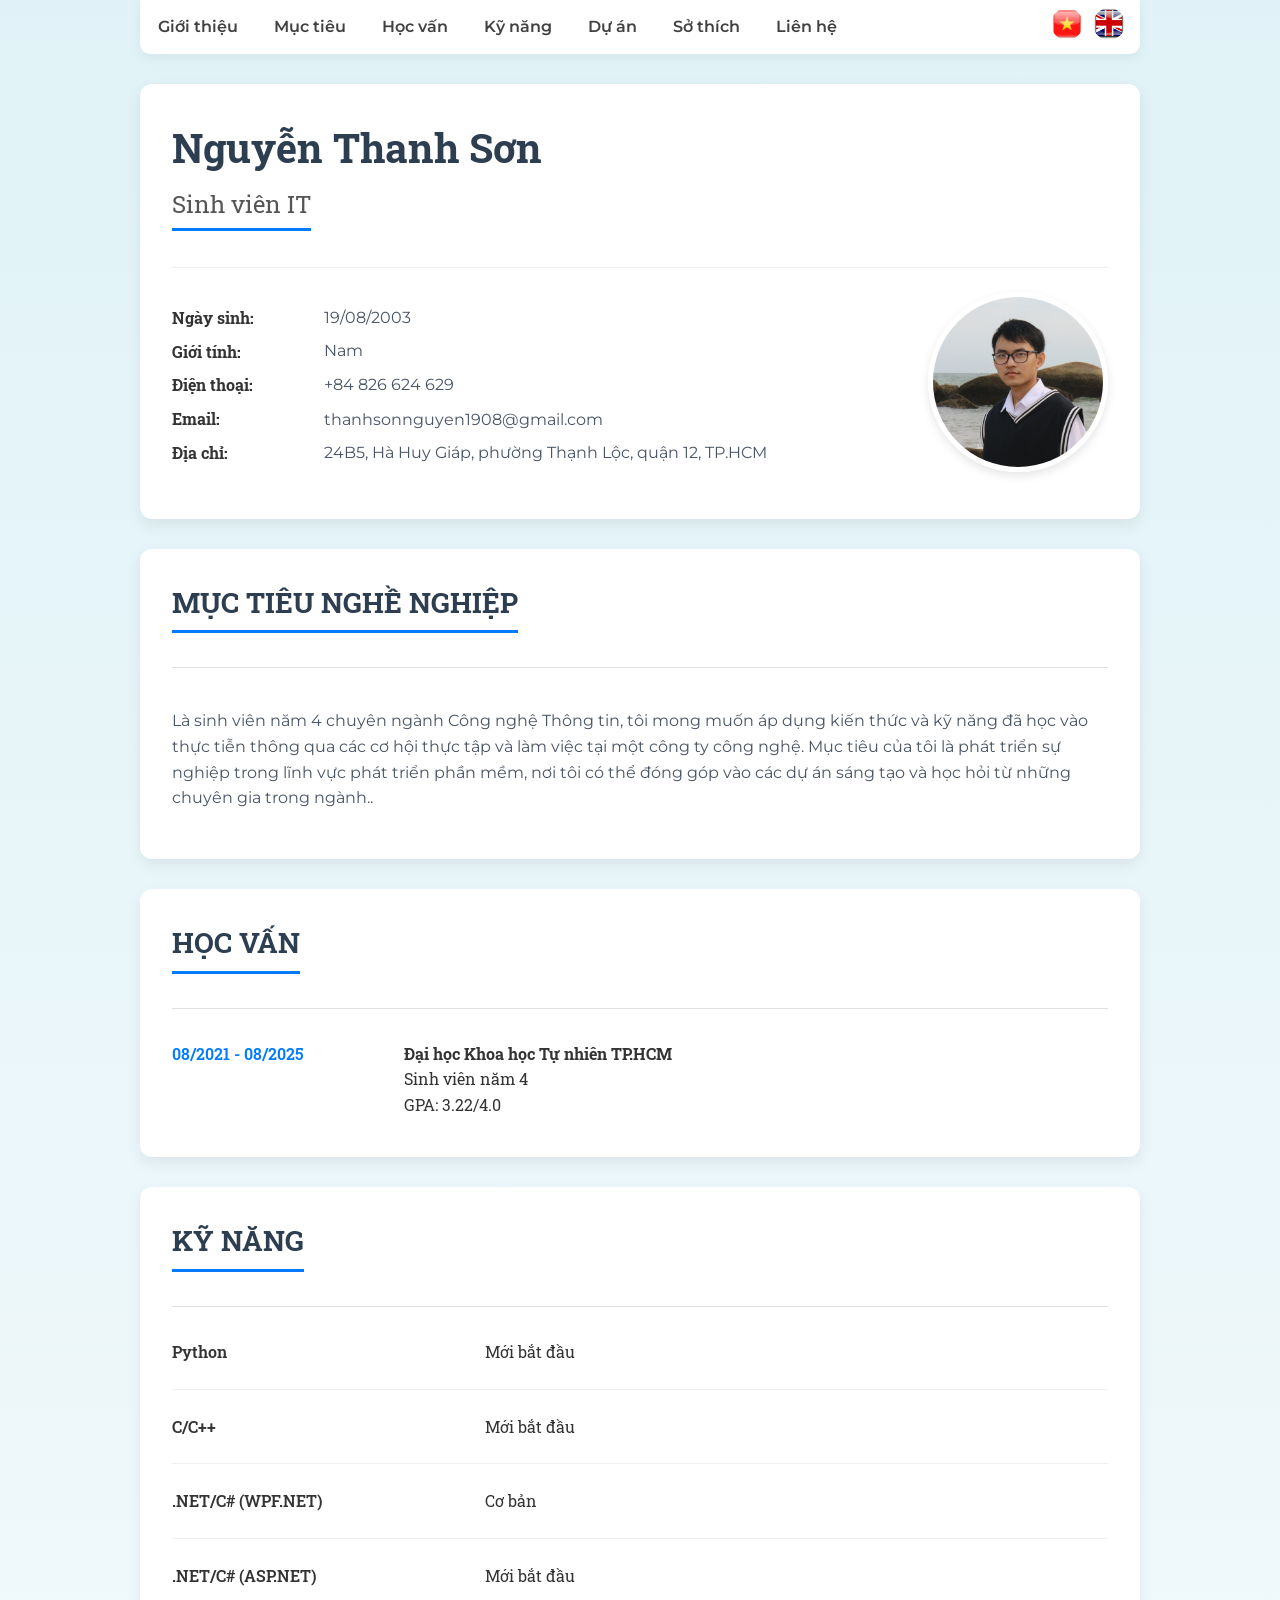
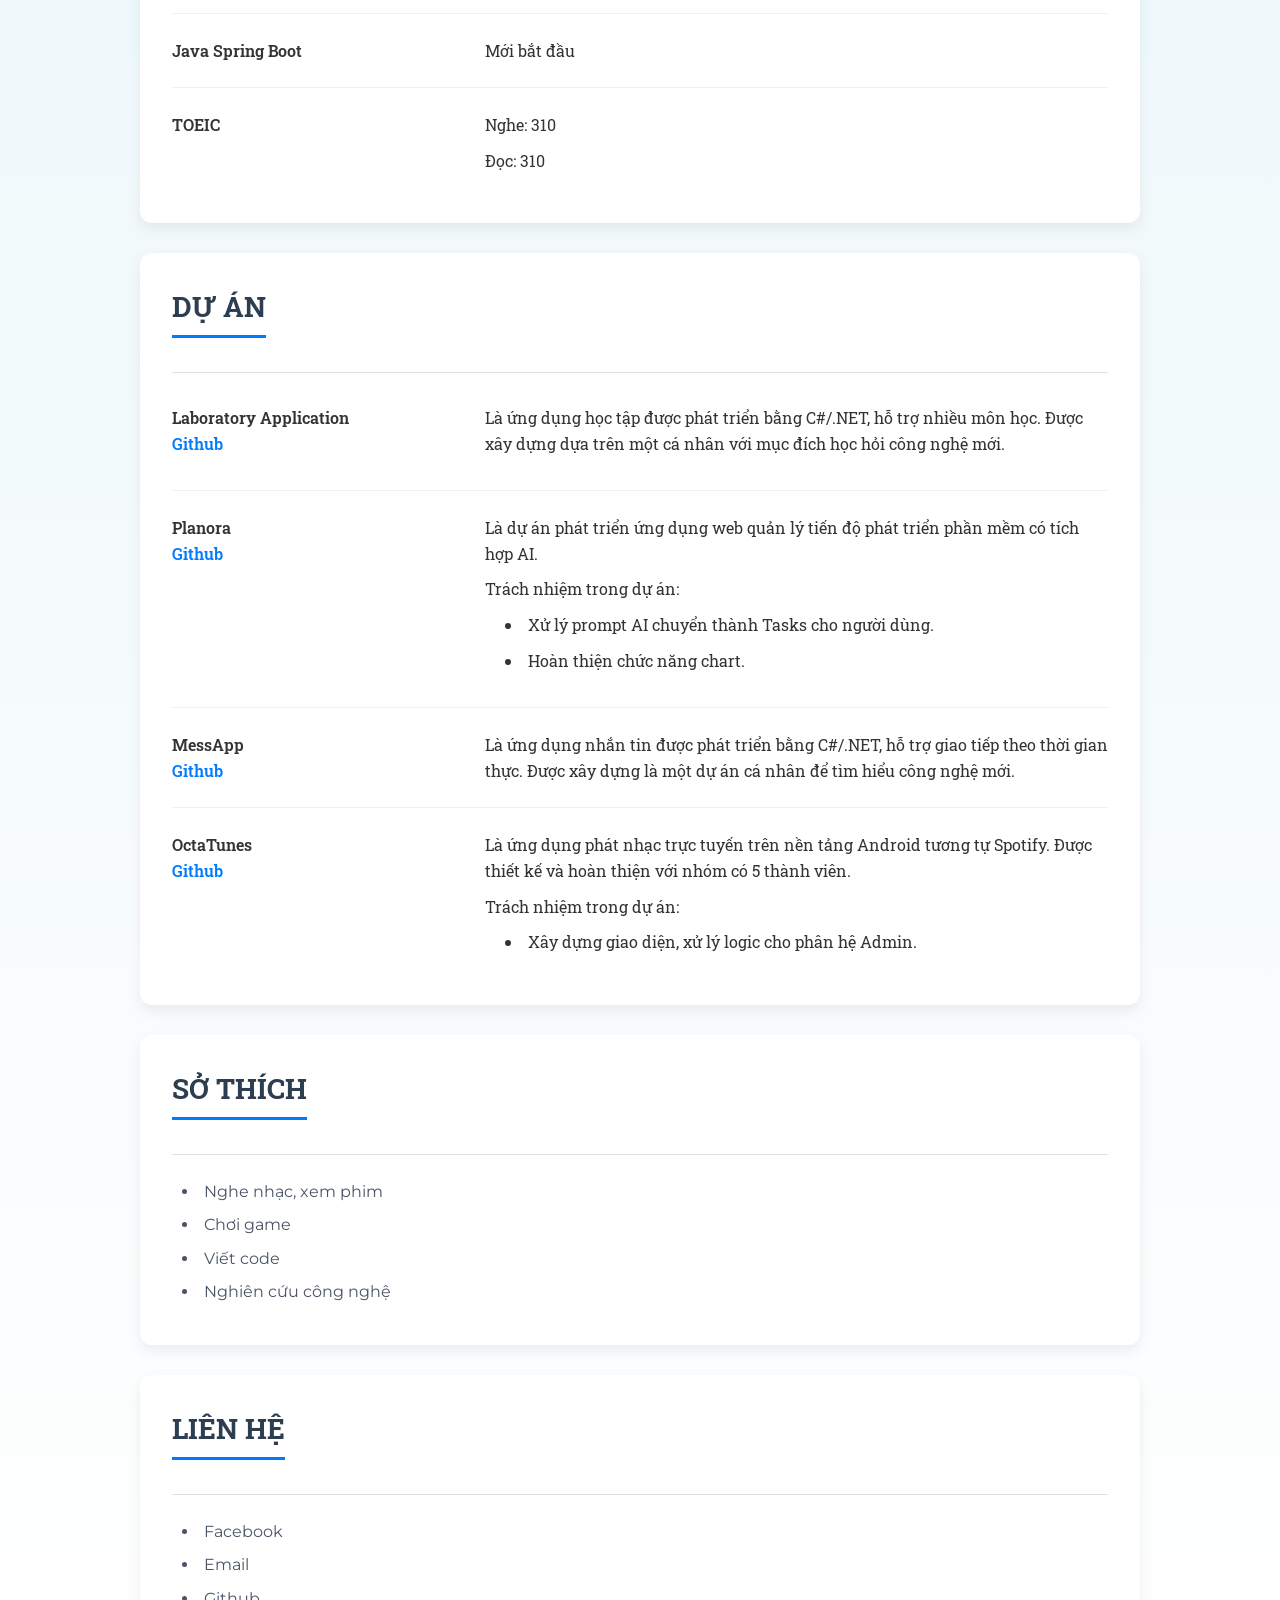
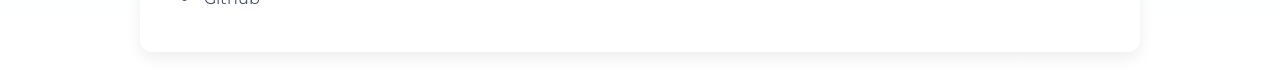
==== commit d0a40563: "Update address in index.html" ====
--- a/index.html
+++ b/index.html
@@ -47,7 +47,7 @@
             <p data_key="gender" class="subtitle" >Nam</p>
             <p data_key="phone" class="subtitle" >+84 826 624 629</p>
             <a data_key="email" class="subtitle" href="mailto:thanhsonnguyen1908@gmail.com">thanhsonnguyen1908@gmail.com</a>
-            <p data_key="address" class="subtitle" >62C/13, Bà Hom, Phường 13, Quận 6, TP.HCM</p>
+            <p data_key="address" class="subtitle" >24B5, Hà Huy Giáp, phường Thạnh Lộc, quận 12, TP.HCM</p>
           </div>
 
           <div class="col-3">
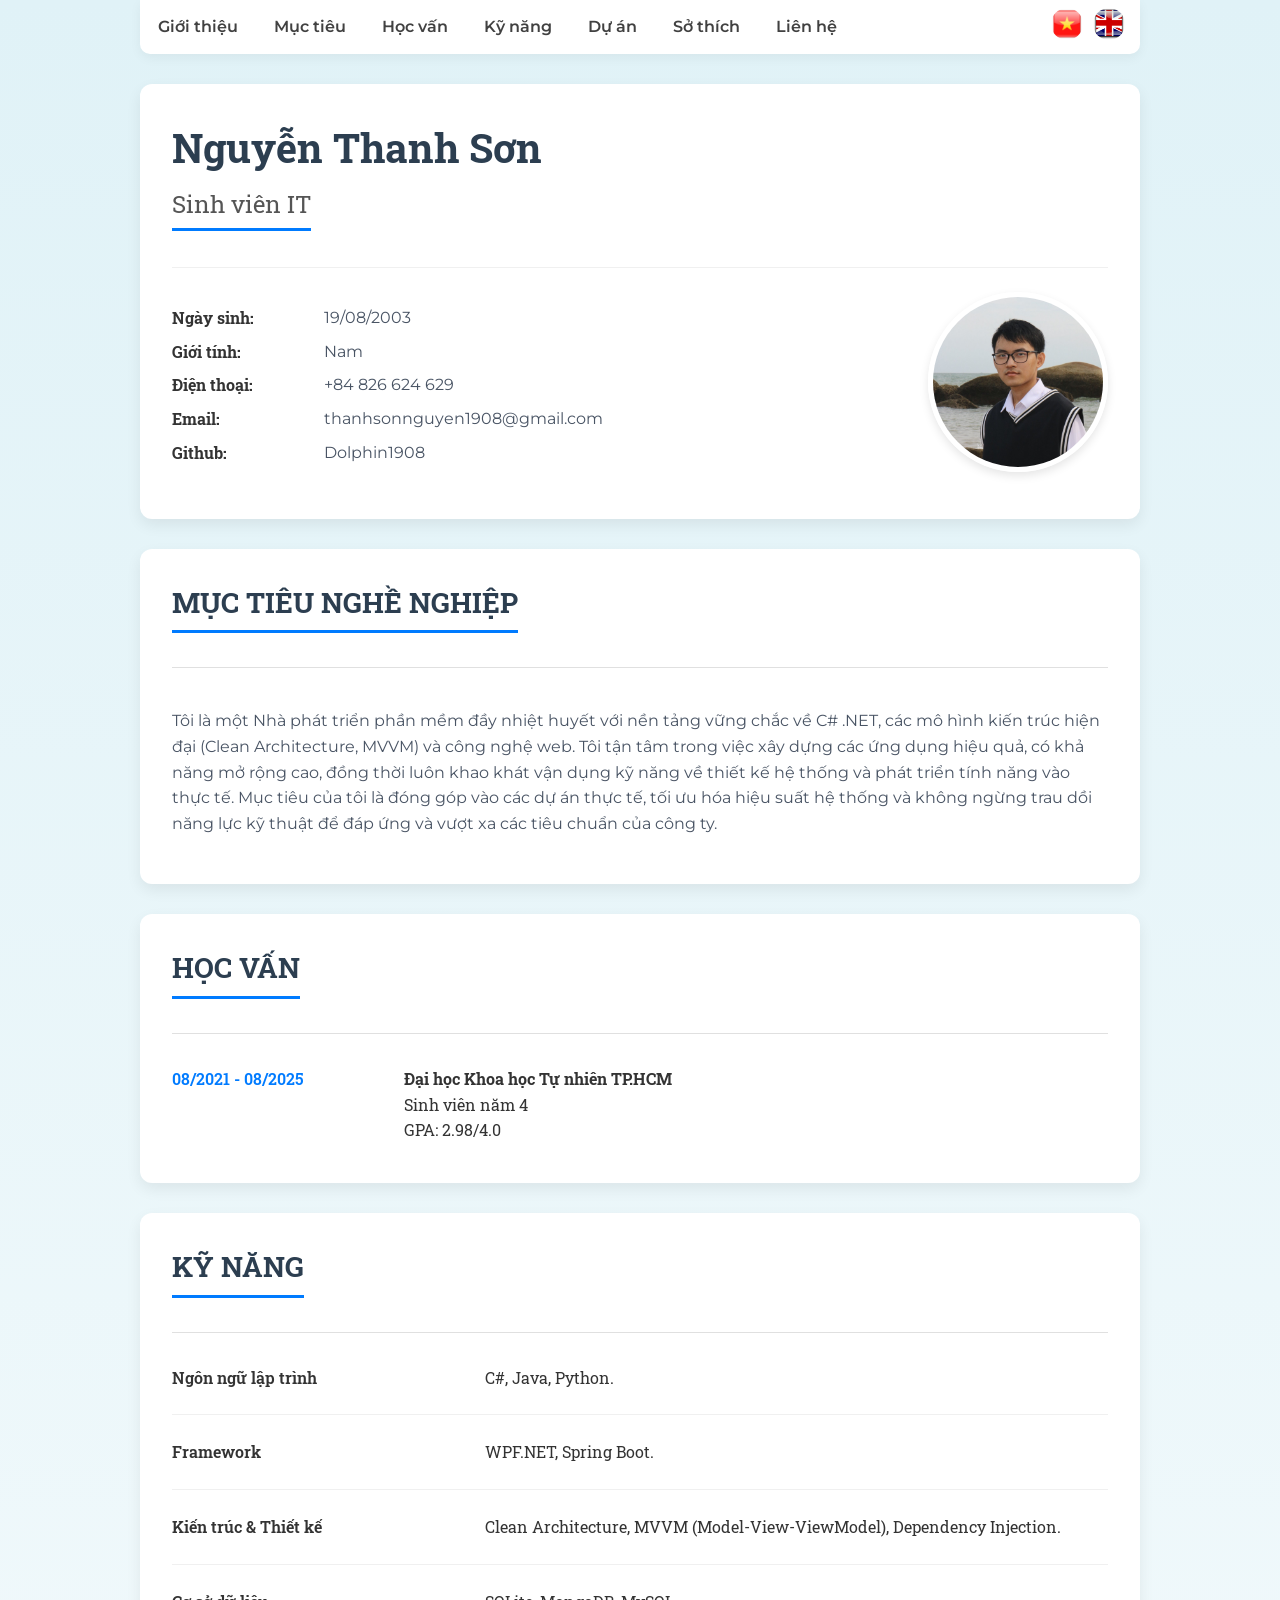
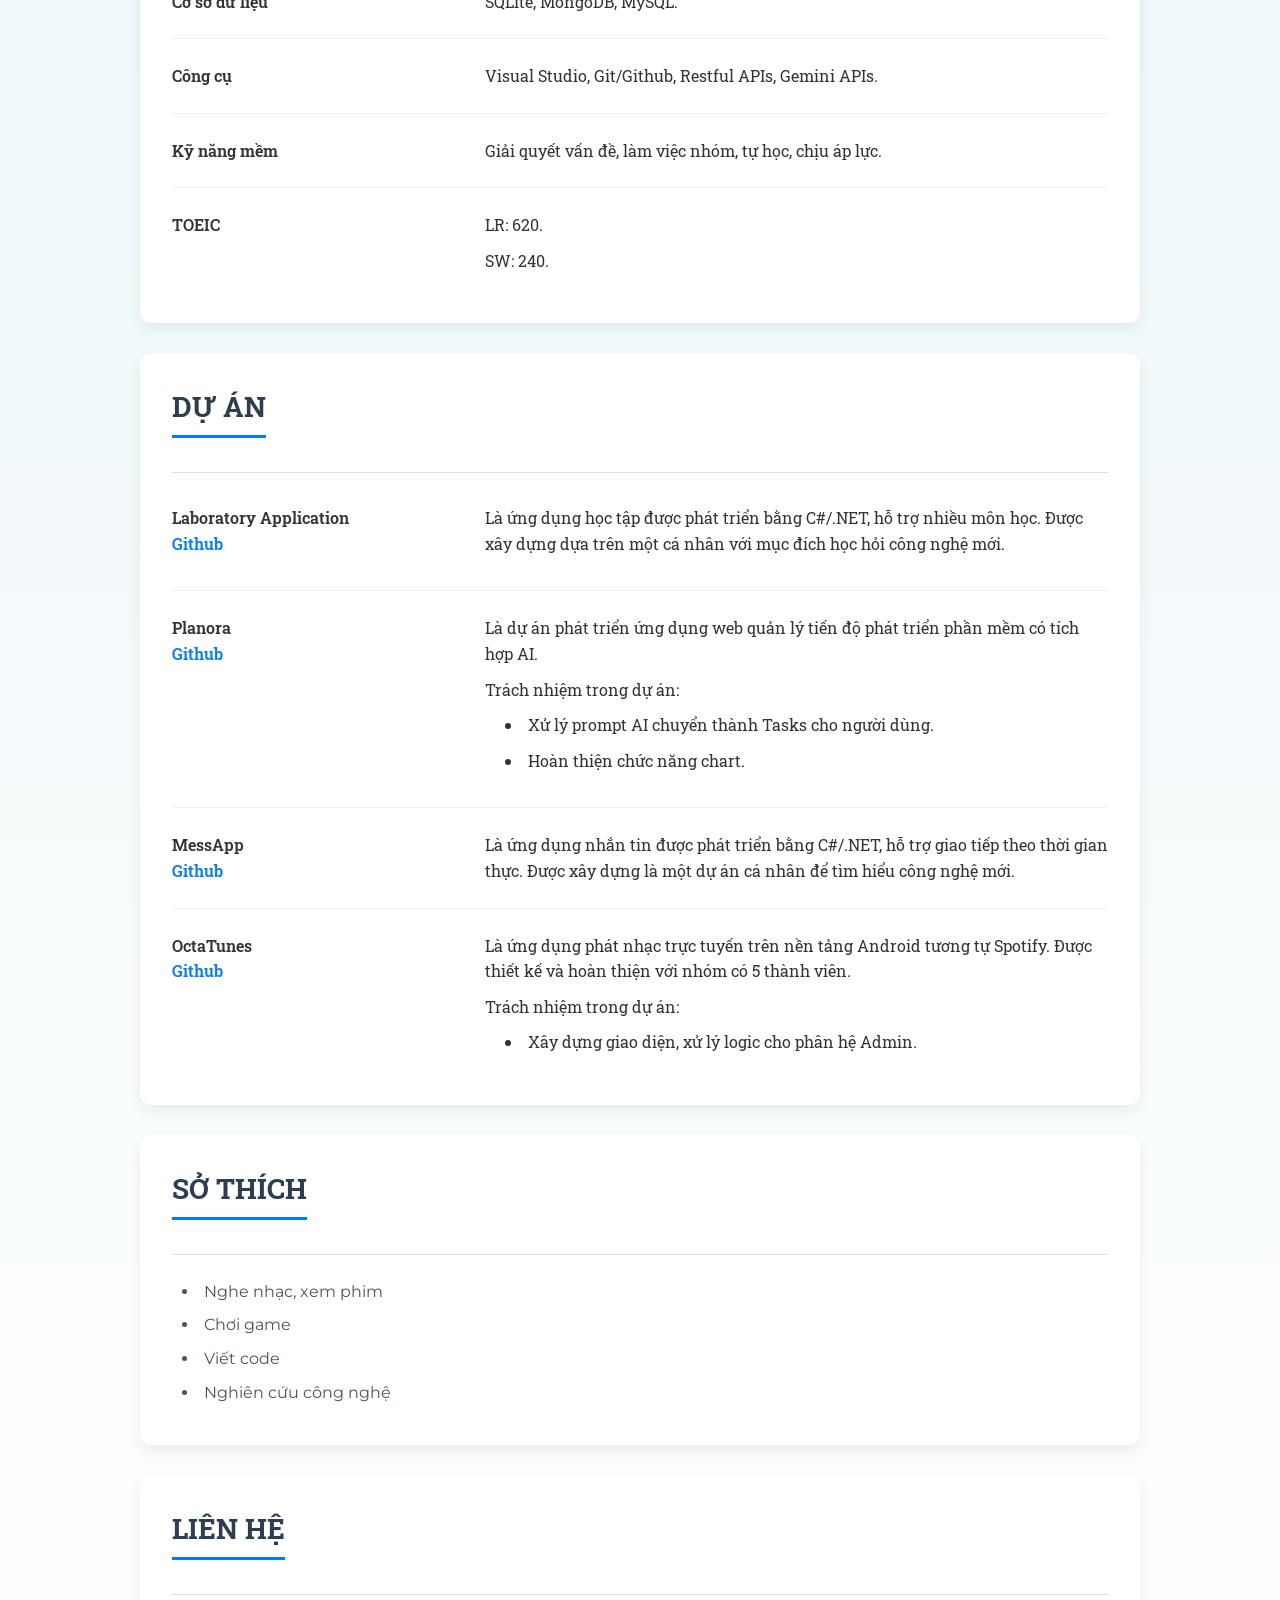
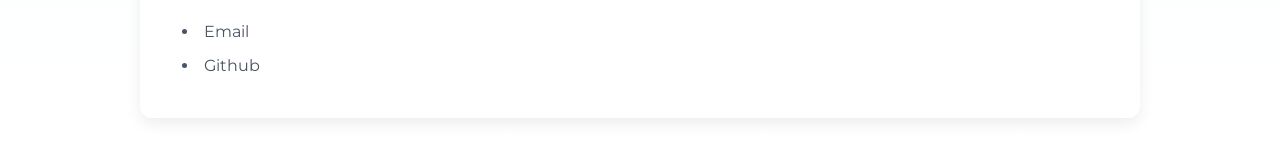
==== commit 0df38cc9: "Modify: update personal information." ====
--- a/index.html
+++ b/index.html
@@ -1,197 +1,210 @@
 <!DOCTYPE html>
 <html lang="vi">
-  <head>
-    <meta charset="UTF-8" />
-    <meta name="viewport" content="width=device-width, initial-scale=1.0" />
-
-    <meta property="og:title" content="Son's Biography">
-    <meta property="og:url" content="https://n2ts-dolphin.github.io/dolphin-bio.github.io/">
-    <meta property="og:image" content="https://n2ts-dolphin.github.io/dolphin-bio.github.io/image/avatar.jpg" />
-    <meta property="og:type" content="website" />
-
-    <link rel="stylesheet" href="./css/style.css" />
-    <title data_key="page_title">Giới thiệu bản thân</title>
-  </head>
-  <body>
-    <div class="container">
-      <div id="topnav">
-        <a data_key="information" href="#information">Giới thiệu</a>
-        <a data_key="aims" href="#aims">Mục tiêu</a>
-        <a data_key="studies" href="#studies">Học vấn</a>
-        <a data_key="skills" href="#skills">Kỹ năng</a>
-        <a data_key="projects" href="#projects">Dự án</a>
-        <a data_key="hobbies" href="#hobbies">Sở thích</a>
-        <a data_key="contact" href="#contact">Liên hệ</a>
-
-        <div id="topnav-right">
-          <img class="flag" src="./image/vietnam.jpg" alt="Vietnamese" onclick="changeLanguage('vi')">
-          <img class="flag" src="./image/english.png" alt="English" onclick="changeLanguage('en')">
-        </div>
-      </div>
-
-      <section class="container-items" id="information">
-        <h1 data_key="name" class="heading">Nguyễn Thanh Sơn</h1>
-        <h3 data_key="title" class="subheading">Sinh viên IT</h3>
-        <hr class="line"/>
-        <div class="row">
-          <div class="col-1">
-            <p data_key="dob_label" class="title" >Ngày sinh:</p>
-            <p data_key="gender_label" class="title" >Giới tính:</p>
-            <p data_key="phone_label" class="title" >Điện thoại:</p>
-            <p data_key="email_label" class="title" >Email:</p>
-            <p data_key="address_label" class="title" >Địa chỉ:</p>
-          </div>
-
-          <div class="col-2">
-            <p data_key="dob" class="subtitle" >19/08/2003</p>
-            <p data_key="gender" class="subtitle" >Nam</p>
-            <p data_key="phone" class="subtitle" >+84 826 624 629</p>
-            <a data_key="email" class="subtitle" href="mailto:thanhsonnguyen1908@gmail.com">thanhsonnguyen1908@gmail.com</a>
-            <p data_key="address" class="subtitle" >24B5, Hà Huy Giáp, phường Thạnh Lộc, quận 12, TP.HCM</p>
-          </div>
-
-          <div class="col-3">
-            <img src="./image/avatar.jpg" alt="Avatar của Nguyễn Thanh Sơn" class="avatar-image" />
-        </div>
-      </section>
-
-      <section class="container-items" id="aims">
-        <h3 data_key="aims_title" >MỤC TIÊU NGHỀ NGHIỆP</h3>
-        <hr />
-        <div class="row">
-          <p data_key="aims_description" class="subtitle" >
-            Là sinh viên năm 4 chuyên ngành Công nghệ Thông tin, tôi mong muốn áp dụng kiến thức và kỹ năng đã học vào thực tiễn thông qua các cơ hội thực tập và làm việc tại một công ty công nghệ. Mục tiêu của tôi là phát triển sự nghiệp trong lĩnh vực phát triển phần mềm, nơi tôi có thể đóng góp vào các dự án sáng tạo và học hỏi từ những chuyên gia trong ngành..
+
+<head>
+  <meta charset="UTF-8" />
+  <meta name="viewport" content="width=device-width, initial-scale=1.0" />
+
+  <meta property="og:title" content="Son's Biography">
+  <meta property="og:url" content="https://n2ts-dolphin.github.io/dolphin-bio.github.io/">
+  <meta property="og:image" content="https://n2ts-dolphin.github.io/dolphin-bio.github.io/image/avatar.jpg" />
+  <meta property="og:type" content="website" />
+
+  <link rel="stylesheet" href="./css/style.css" />
+  <title data_key="page_title">Giới thiệu bản thân</title>
+</head>
+
+<body>
+  <div class="container">
+    <div id="topnav">
+      <a data_key="information" href="#information">Giới thiệu</a>
+      <a data_key="aims" href="#aims">Mục tiêu</a>
+      <a data_key="studies" href="#studies">Học vấn</a>
+      <a data_key="skills" href="#skills">Kỹ năng</a>
+      <a data_key="projects" href="#projects">Dự án</a>
+      <a data_key="hobbies" href="#hobbies">Sở thích</a>
+      <a data_key="contact" href="#contact">Liên hệ</a>
+
+      <div id="topnav-right">
+        <img class="flag" src="./image/vietnam.jpg" alt="Vietnamese" onclick="changeLanguage('vi')">
+        <img class="flag" src="./image/english.png" alt="English" onclick="changeLanguage('en')">
+      </div>
+    </div>
+
+    <section class="container-items" id="information">
+      <h1 data_key="name" class="heading">Nguyễn Thanh Sơn</h1>
+      <h3 data_key="title" class="subheading">Sinh viên IT</h3>
+      <hr class="line" />
+      <div class="row">
+        <div class="col-1">
+          <p data_key="dob_label" class="title">Ngày sinh:</p>
+          <p data_key="gender_label" class="title">Giới tính:</p>
+          <p data_key="phone_label" class="title">Điện thoại:</p>
+          <p data_key="email_label" class="title">Email:</p>
+          <p data_key="github_label" class="title">Github:</p>
+        </div>
+
+        <div class="col-2">
+          <p data_key="dob" class="subtitle">19/08/2003</p>
+          <p data_key="gender" class="subtitle">Nam</p>
+          <p data_key="phone" class="subtitle">+84 826 624 629</p>
+          <p data_key="email" class="subtitle">
+            <a href="mailto:thanhsonnguyen1908@gmail.com">thanhsonnguyen1908@gmail.com</a></p>
+          <p data_key="github" class="subtitle">
+            <a href="https://github.com/Dolphin1908" target="_blank">Dolphin1908</a>
           </p>
         </div>
-      </section>
-
-      <section class="container-items" id="studies">
-        <h3 data_key="studies_title" >HỌC VẤN</h3>
-        <hr />
-        <div class="row">
-          <div class="col-40" data_key="studies_duration" >08/2021 - 08/2025</div>
-          <div class="col-50">
-            <b data_key="studies_institute" >Đại học Khoa học Tự nhiên TP.HCM</b>
-            <p data_key="studies_status">Sinh viên năm 4 </p>
-            <p data_key="studies_gpa">GPA: 3.22/4.0 </p>
-          </div>
-        </div>
-      </section>
-
-      <section class="container-items" id="skills">
-        <h3 data_key="skills_title" >KỸ NĂNG</h3>
-        <hr />
-        <div class="row">
-          <div data_key="skill_python" class="col-40">Python</div>
-          <div data_key="skill_python_level" class="col-50">Mới bắt đầu</div>
-        </div>
-        <hr class="line" />
-        <div class="row">
-          <div data_key="skill_c" class="col-40">C/C++</div>
-          <div data_key="skill_c_level" class="col-50">Mới bắt đầu</div>
-        </div>
-        <hr class="line" />
-        <div class="row">
-          <div data_key="skill_wpf" class="col-40">.NET/C# (WPF.NET)</div>
-          <div data_key="skill_wpf_level" class="col-50">Cơ bản</div>
-        </div>
-        <hr class="line" />
-        <div class="row">
-          <div data_key="skill_asp" class="col-40">.NET/C# (ASP.NET)</div>
-          <div data_key="skill_asp_level" class="col-50">Mới bắt đầu</div>
-        </div>
-        <hr class="line" />
-        <div class="row">
-          <div data_key="skill_jsp" class="col-40">Java Spring Boot</div>
-          <div data_key="skill_jsp_level" class="col-50">Mới bắt đầu</div>
-        </div>
-        <hr class="line" />
-        <div class="row">
-          <div data_key="skill_toeic" class="col-40">TOEIC</div>
-          <div data_key="skill_toeic_level" class="col-50">
-            <p data_key="skill_toeic_listening">Nghe: 310</p>
-            <p data_key="skill_toeic_reading">Đọc: 310</p>
-          </div>
-        </div>
-      </section>
-
-      <section class="container-items" id="projects">
-        <h3 data_key="projects_title" >DỰ ÁN</h3>
-        <hr />
-        <div class="row">
-          <div data_key="laboratory_application_project_name" class="col-40">
-            <p data_key="laboratory_application_project_name_1">Laboratory Application</p>
-            <a data_key="laboratory_application_project_link" href="https://github.com/Dolphin1908/LaboratoryApp" target="_blank">Github</a>
-          </div>
-          <div data_key="laboratory_application_project_description" class="col-50">
-            <p data_key="laboratory_application_project_description_1">Là ứng dụng học tập được phát triển bằng C#/.NET, hỗ trợ nhiều môn học. Được xây dựng dựa trên một cá nhân với mục đích học hỏi công nghệ mới.</p>
-          </div>
-        </div>
-        <hr class="line" />
-        <div class="row">
-          <div data_key="project_2_name" class="col-40">
-            <p data_key="project_2_name_1">Planora</p>
-            <a data_key="project_2_link" href="https://github.com/BaOfBu/planora" target="_blank">Github</a>
-          </div>
-          <div data_key="project_2_description" class="col-50">
-            <p data_key="project_2_description_1">Là dự án phát triển ứng dụng web quản lý tiến độ phát triển phần mềm có tích hợp AI.</p>
-            <p data_key="project_2_description_1">Trách nhiệm trong dự án:</p>
-            <ul>
-              <li data_key="project_2_description_1_item_1">Xử lý prompt AI chuyển thành Tasks cho người dùng.</li>
-              <li data_key="project_2_description_1_item_2">Hoàn thiện chức năng chart.</li>
-          </div>
-        </div>
-        <hr class="line" />
-        <div class="row">
-          <div data_key="project_3_name" class="col-40">
-            <p data_key="project_3_name_1">MessApp</p>
-            <a data_key="project_3_link" href="https://github.com/Dolphin1908/MessApp" target="_blank">Github</a>
-          </div>
-          <div data_key="project_3_description" class="col-50">Là ứng dụng nhắn tin được phát triển bằng C#/.NET, hỗ trợ giao tiếp theo thời gian thực. Được xây dựng là một dự án cá nhân để tìm hiểu công nghệ mới.</div>
-        </div>
-        <hr class="line" />
-        <div class="row">
-          <div data_key="project_4_name" class="col-40">
-            <p data_key="project_4_name_1">OctaTunes</p>
-            <a data_key="project_4_link" href="https://github.com/BaOfBu/OctaTunes" target="_blank">Github</a>
-          </div>
-          <div data_key="project_4_description" class="col-50">
-            <p data_key="project_4_description_1">Là ứng dụng phát nhạc trực tuyến trên nền tảng Android tương tự Spotify. Được thiết kế và hoàn thiện với nhóm có 5 thành viên.</p>
-            <p data_key="project_4_description_2">Trách nhiệm trong dự án:</p>
-            <ul>
-              <li data_key="project_4_description_2_item_1">Xây dựng giao diện, xử lý logic cho phân hệ Admin.</li>
-            </ul>
-          </div>
-        </div>
-      </section>
-
-      <section class="container-items" id="hobbies">
-        <h3 data_key="hobbies_title" >SỞ THÍCH</h3>
-        <hr />
-        <ul>
-          <li data_key="hobby_music" class="subtitle">Nghe nhạc, xem phim</li>
-          <li data_key="hobby_games" class="subtitle">Chơi game</li>
-          <li data_key="hobby_coding" class="subtitle">Viết code</li>
-          <li data_key="hobby_research" class="subtitle">Nghiên cứu công nghệ</li>
-        </ul>
-      </section>
-
-      <section class="container-items" id="contact">
-        <h3 data_key="contact_title" >LIÊN HỆ</h3>
-        <hr />
-        <ul>
-          <li class="subtitle">
-            <a data_key="contact_facebook" href="https://www.facebook.com/dolphin190803/" target="_blank">Facebook</a>
-          </li>
-          <li class="subtitle">
-            <a data_key="contact_email" href="mailto:thanhsonnguyen1908@gmail.com" target="_blank">Email</a>
-          </li>
-          <li class="subtitle">
-            <a data_key="contact_github" href="https://github.com/Dolphin1908" target="_blank">Github</a>
-          </li>
-        </ul>
-      </section>
-    </div>
-  </body>
-  <script src="./JS/translate.js"></script>
-</html>
+
+        <div class="col-3">
+          <img src="./image/avatar.jpg" alt="Avatar của Nguyễn Thanh Sơn" class="avatar-image" />
+        </div>
+    </section>
+
+    <section class="container-items" id="aims">
+      <h3 data_key="aims_title">MỤC TIÊU NGHỀ NGHIỆP</h3>
+      <hr />
+      <div class="row">
+        <p data_key="aims_description" class="subtitle">
+          Tôi là một Nhà phát triển phần mềm đầy nhiệt huyết với nền tảng vững chắc về C# .NET, các mô hình kiến trúc hiện đại (Clean Architecture, MVVM) và công nghệ web. Tôi tận tâm trong việc xây dựng các ứng dụng hiệu quả, có khả năng mở rộng cao, đồng thời luôn khao khát vận dụng kỹ năng về thiết kế hệ thống và phát triển tính năng vào thực tế. Mục tiêu của tôi là đóng góp vào các dự án thực tế, tối ưu hóa hiệu suất hệ thống và không ngừng trau dồi năng lực kỹ thuật để đáp ứng và vượt xa các tiêu chuẩn của công ty.
+        </p>
+      </div>
+    </section>
+
+    <section class="container-items" id="studies">
+      <h3 data_key="studies_title">HỌC VẤN</h3>
+      <hr />
+      <div class="row">
+        <div class="col-40" data_key="studies_duration">08/2021 - 08/2025</div>
+        <div class="col-50">
+          <b data_key="studies_institute">Đại học Khoa học Tự nhiên TP.HCM</b>
+          <p data_key="studies_status">Sinh viên năm 4 </p>
+          <p data_key="studies_gpa">GPA: 2.98/4.0 </p>
+        </div>
+      </div>
+    </section>
+
+    <section class="container-items" id="skills">
+      <h3 data_key="skills_title">KỸ NĂNG</h3>
+      <hr />
+      <div class="row">
+        <div data_key="programming_skill" class="col-40">Ngôn ngữ lập trình</div>
+        <div data_key="programming_skill_description" class="col-50">C#, Java, Python.</div>
+      </div>
+      <hr class="line" />
+      <div class="row">
+        <div data_key="framework_skill" class="col-40">Framework</div>
+        <div data_key="framework_skill_description" class="col-50">WPF.NET, Spring Boot.</div>
+      </div>
+      <hr class="line" />
+      <div class="row">
+        <div data_key="architecture_skill" class="col-40">Kiến trúc & Thiết kế</div>
+        <div data_key="architecture_skill_description" class="col-50">Clean Architecture, MVVM (Model-View-ViewModel), Dependency Injection.</div>
+      </div>
+      <hr class="line" />
+      <div class="row">
+        <div data_key="database_skill" class="col-40">Cơ sở dữ liệu</div>
+        <div data_key="database_skill_description" class="col-50">SQLite, MongoDB, MySQL.</div>
+      </div>
+      <hr class="line" />
+      <div class="row">
+        <div data_key="tool_skill" class="col-40">Công cụ</div>
+        <div data_key="tool_skill_description" class="col-50">Visual Studio, Git/Github, Restful APIs, Gemini APIs.</div>
+      </div>
+      <hr class="line" />
+      <div class="row">
+        <div data_key="soft_skill" class="col-40">Kỹ năng mềm</div>
+        <div data_key="soft_skill_description" class="col-50">Giải quyết vấn đề, làm việc nhóm, tự học, chịu áp lực.</div>
+      </div>
+      <hr class="line" />
+      <div class="row">
+        <div data_key="skill_toeic" class="col-40">TOEIC</div>
+        <div data_key="skill_toeic_level" class="col-50">
+          <p data_key="skill_toeic_lr">LR: 620.</p>
+          <p data_key="skill_toeic_sw">SW: 240.</p>
+        </div>
+      </div>
+    </section>
+
+    <section class="container-items" id="projects">
+      <h3 data_key="projects_title">DỰ ÁN</h3>
+      <hr />
+      <div class="row">
+        <div data_key="laboratory_application_project_name" class="col-40">
+          <p data_key="laboratory_application_project_name_1">Laboratory Application</p>
+          <a data_key="laboratory_application_project_link" href="https://github.com/Dolphin1908/LaboratoryApp"
+            target="_blank">Github</a>
+        </div>
+        <div data_key="laboratory_application_project_description" class="col-50">
+          <p data_key="laboratory_application_project_description_1">Là ứng dụng học tập được phát triển bằng C#/.NET,
+            hỗ trợ nhiều môn học. Được xây dựng dựa trên một cá nhân với mục đích học hỏi công nghệ mới.</p>
+        </div>
+      </div>
+      <hr class="line" />
+      <div class="row">
+        <div data_key="project_2_name" class="col-40">
+          <p data_key="project_2_name_1">Planora</p>
+          <a data_key="project_2_link" href="https://github.com/BaOfBu/planora" target="_blank">Github</a>
+        </div>
+        <div data_key="project_2_description" class="col-50">
+          <p data_key="project_2_description_1">Là dự án phát triển ứng dụng web quản lý tiến độ phát triển phần mềm có
+            tích hợp AI.</p>
+          <p data_key="project_2_description_1">Trách nhiệm trong dự án:</p>
+          <ul>
+            <li data_key="project_2_description_1_item_1">Xử lý prompt AI chuyển thành Tasks cho người dùng.</li>
+            <li data_key="project_2_description_1_item_2">Hoàn thiện chức năng chart.</li>
+        </div>
+      </div>
+      <hr class="line" />
+      <div class="row">
+        <div data_key="project_3_name" class="col-40">
+          <p data_key="project_3_name_1">MessApp</p>
+          <a data_key="project_3_link" href="https://github.com/Dolphin1908/MessApp" target="_blank">Github</a>
+        </div>
+        <div data_key="project_3_description" class="col-50">Là ứng dụng nhắn tin được phát triển bằng C#/.NET, hỗ trợ
+          giao tiếp theo thời gian thực. Được xây dựng là một dự án cá nhân để tìm hiểu công nghệ mới.</div>
+      </div>
+      <hr class="line" />
+      <div class="row">
+        <div data_key="project_4_name" class="col-40">
+          <p data_key="project_4_name_1">OctaTunes</p>
+          <a data_key="project_4_link" href="https://github.com/BaOfBu/OctaTunes" target="_blank">Github</a>
+        </div>
+        <div data_key="project_4_description" class="col-50">
+          <p data_key="project_4_description_1">Là ứng dụng phát nhạc trực tuyến trên nền tảng Android tương tự Spotify.
+            Được thiết kế và hoàn thiện với nhóm có 5 thành viên.</p>
+          <p data_key="project_4_description_2">Trách nhiệm trong dự án:</p>
+          <ul>
+            <li data_key="project_4_description_2_item_1">Xây dựng giao diện, xử lý logic cho phân hệ Admin.</li>
+          </ul>
+        </div>
+      </div>
+    </section>
+
+    <section class="container-items" id="hobbies">
+      <h3 data_key="hobbies_title">SỞ THÍCH</h3>
+      <hr />
+      <ul>
+        <li data_key="hobby_music" class="subtitle">Nghe nhạc, xem phim</li>
+        <li data_key="hobby_games" class="subtitle">Chơi game</li>
+        <li data_key="hobby_coding" class="subtitle">Viết code</li>
+        <li data_key="hobby_research" class="subtitle">Nghiên cứu công nghệ</li>
+      </ul>
+    </section>
+
+    <section class="container-items" id="contact">
+      <h3 data_key="contact_title">LIÊN HỆ</h3>
+      <hr />
+      <ul>
+        <li class="subtitle">
+          <a data_key="contact_email" href="mailto:thanhsonnguyen1908@gmail.com" target="_blank">Email</a>
+        </li>
+        <li class="subtitle">
+          <a data_key="contact_github" href="https://github.com/Dolphin1908" target="_blank">Github</a>
+        </li>
+      </ul>
+    </section>
+  </div>
+</body>
+<script src="./JS/translate.js"></script>
+
+</html>
